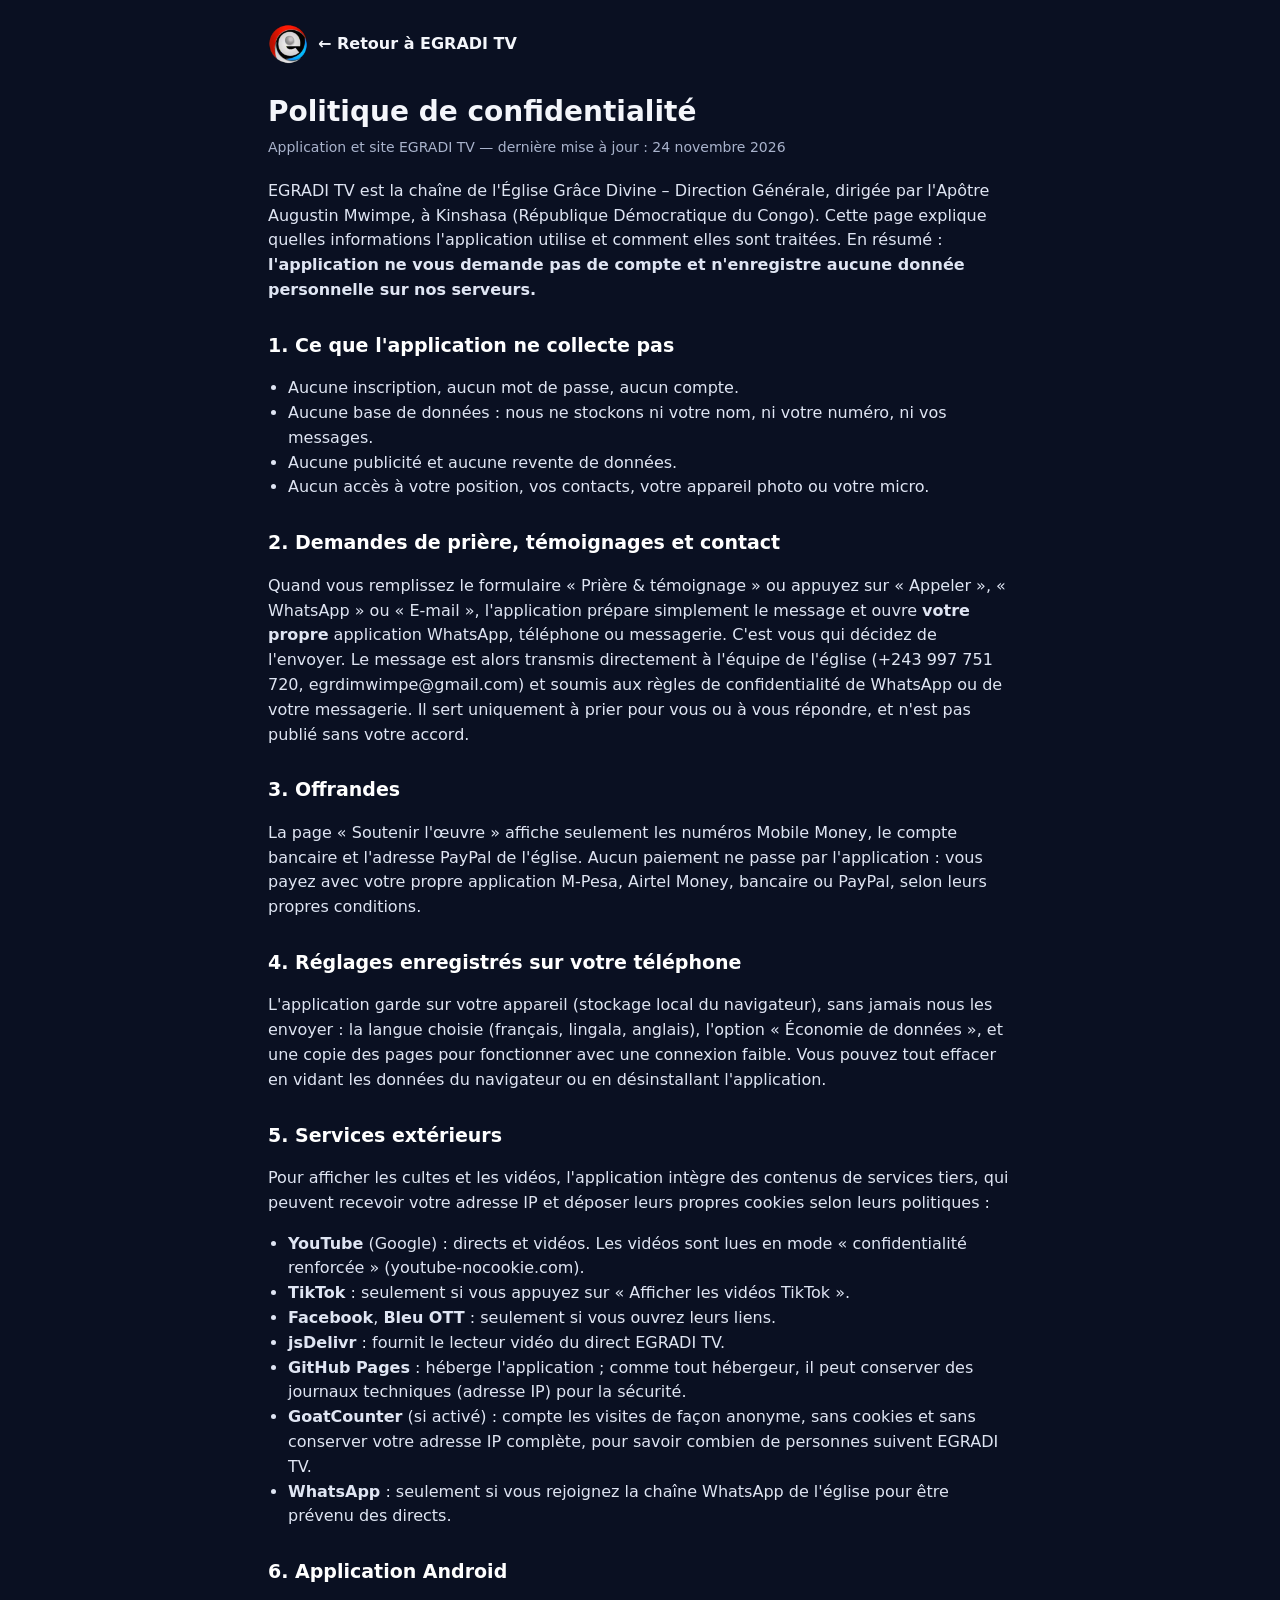
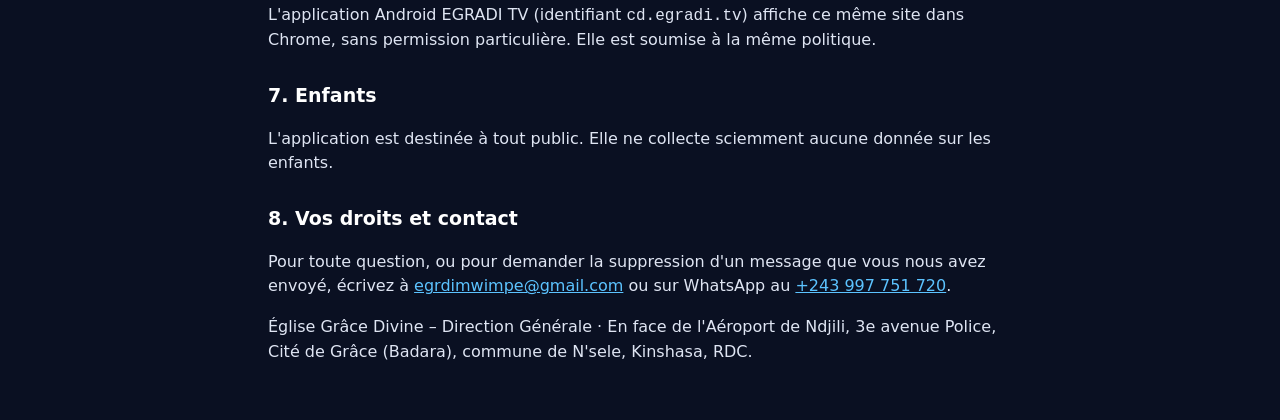
==== confidentialite.html @ d67ac7c5 "100 vidéos, verset du jour, politique de confidentialité, statistiques GoatCounter et alerte WhatsAp" ====
<!doctype html>
<html lang="fr">
<head>
  <meta charset="utf-8">
  <meta name="viewport" content="width=device-width, initial-scale=1">
  <title>Politique de confidentialité — EGRADI TV</title>
  <meta name="description" content="Politique de confidentialité de l'application EGRADI TV (Église Grâce Divine, Kinshasa).">
  <meta name="theme-color" content="#0a1022">
  <link rel="icon" href="logo-badge.png" type="image/png">
  <link rel="stylesheet" href="styles.css">
  <style>
    body { padding-bottom: 0; }
    .page-legale { max-width: 780px; margin: 0 auto; padding: 24px 18px 40px; }
    .page-legale h1 { font-size: 28px; margin: 18px 0 4px; }
    .page-legale h2 { font-size: 19px; margin: 28px 0 8px; color: #fff; }
    .page-legale p, .page-legale li { color: #dfe5f3; }
    .page-legale ul { padding-left: 20px; }
    .page-legale .maj { color: var(--texte-2); font-size: 14px; margin: 0 0 20px; }
    .retour { display: inline-flex; align-items: center; gap: 10px; color: var(--texte); text-decoration: none; font-weight: 700; }
  </style>
</head>
<body>
  <main class="page-legale">
    <a class="retour" href="./"><img src="logo-badge.png" alt="" width="40" height="40"> ← Retour à EGRADI TV</a>

    <h1>Politique de confidentialité</h1>
    <p class="maj">Application et site EGRADI TV — dernière mise à jour : 24 novembre 2026</p>

    <p>EGRADI TV est la chaîne de l'Église Grâce Divine – Direction Générale, dirigée par l'Apôtre Augustin Mwimpe,
      à Kinshasa (République Démocratique du Congo). Cette page explique quelles informations l'application utilise
      et comment elles sont traitées. En résumé : <strong>l'application ne vous demande pas de compte et n'enregistre
      aucune donnée personnelle sur nos serveurs.</strong></p>

    <h2>1. Ce que l'application ne collecte pas</h2>
    <ul>
      <li>Aucune inscription, aucun mot de passe, aucun compte.</li>
      <li>Aucune base de données : nous ne stockons ni votre nom, ni votre numéro, ni vos messages.</li>
      <li>Aucune publicité et aucune revente de données.</li>
      <li>Aucun accès à votre position, vos contacts, votre appareil photo ou votre micro.</li>
    </ul>

    <h2>2. Demandes de prière, témoignages et contact</h2>
    <p>Quand vous remplissez le formulaire « Prière &amp; témoignage » ou appuyez sur « Appeler », « WhatsApp » ou « E-mail »,
      l'application prépare simplement le message et ouvre <strong>votre propre</strong> application WhatsApp, téléphone ou messagerie.
      C'est vous qui décidez de l'envoyer. Le message est alors transmis directement à l'équipe de l'église
      (+243 997 751 720, egrdimwimpe@gmail.com) et soumis aux règles de confidentialité de WhatsApp ou de votre messagerie.
      Il sert uniquement à prier pour vous ou à vous répondre, et n'est pas publié sans votre accord.</p>

    <h2>3. Offrandes</h2>
    <p>La page « Soutenir l'œuvre » affiche seulement les numéros Mobile Money, le compte bancaire et l'adresse PayPal de l'église.
      Aucun paiement ne passe par l'application : vous payez avec votre propre application M-Pesa, Airtel Money, bancaire ou PayPal,
      selon leurs propres conditions.</p>

    <h2>4. Réglages enregistrés sur votre téléphone</h2>
    <p>L'application garde sur votre appareil (stockage local du navigateur), sans jamais nous les envoyer :
      la langue choisie (français, lingala, anglais), l'option « Économie de données », et une copie des pages
      pour fonctionner avec une connexion faible. Vous pouvez tout effacer en vidant les données du navigateur
      ou en désinstallant l'application.</p>

    <h2>5. Services extérieurs</h2>
    <p>Pour afficher les cultes et les vidéos, l'application intègre des contenus de services tiers, qui peuvent recevoir
      votre adresse IP et déposer leurs propres cookies selon leurs politiques :</p>
    <ul>
      <li><strong>YouTube</strong> (Google) : directs et vidéos. Les vidéos sont lues en mode « confidentialité renforcée » (youtube-nocookie.com).</li>
      <li><strong>TikTok</strong> : seulement si vous appuyez sur « Afficher les vidéos TikTok ».</li>
      <li><strong>Facebook</strong>, <strong>Bleu OTT</strong> : seulement si vous ouvrez leurs liens.</li>
      <li><strong>jsDelivr</strong> : fournit le lecteur vidéo du direct EGRADI TV.</li>
      <li><strong>GitHub Pages</strong> : héberge l'application ; comme tout hébergeur, il peut conserver des journaux techniques (adresse IP) pour la sécurité.</li>
      <li><strong>GoatCounter</strong> (si activé) : compte les visites de façon anonyme, sans cookies et sans conserver votre adresse IP complète, pour savoir combien de personnes suivent EGRADI TV.</li>
      <li><strong>WhatsApp</strong> : seulement si vous rejoignez la chaîne WhatsApp de l'église pour être prévenu des directs.</li>
    </ul>

    <h2>6. Application Android</h2>
    <p>L'application Android EGRADI TV (identifiant <code>cd.egradi.tv</code>) affiche ce même site dans Chrome, sans permission
      particulière. Elle est soumise à la même politique.</p>

    <h2>7. Enfants</h2>
    <p>L'application est destinée à tout public. Elle ne collecte sciemment aucune donnée sur les enfants.</p>

    <h2>8. Vos droits et contact</h2>
    <p>Pour toute question, ou pour demander la suppression d'un message que vous nous avez envoyé, écrivez à
      <a href="mailto:egrdimwimpe@gmail.com">egrdimwimpe@gmail.com</a> ou sur WhatsApp au
      <a href="https://wa.me/243997751720">+243 997 751 720</a>.</p>
    <p>Église Grâce Divine – Direction Générale · En face de l'Aéroport de Ndjili, 3e avenue Police, Cité de Grâce (Badara),
      commune de N'sele, Kinshasa, RDC.</p>
  </main>
</body>
</html>
---- styles.css ----
/* EGRADI TV — couleurs tirées du logo de la chaîne (anneau rouge / bleu) */
:root {
  --fond: #0a1022;
  --fond-2: #111a33;
  --carte: #16213f;
  --carte-2: #1c2a50;
  --ligne: rgba(255, 255, 255, .08);
  --texte: #f4f6fb;
  --texte-2: #a9b3cc;
  --rouge: #e30613;
  --rouge-2: #ff3b30;
  --bleu: #1e9be0;
  --bleu-2: #5cc3ff;
  --degrade: linear-gradient(120deg, var(--rouge) 0%, #b0127a 45%, var(--bleu) 100%);
  --rayon: 16px;
  --ombre: 0 10px 30px rgba(0, 0, 0, .35);
  --nav-h: 64px;
}
* { box-sizing: border-box; }
html { scroll-behavior: smooth; -webkit-tap-highlight-color: transparent; }
body {
  margin: 0; background: var(--fond); color: var(--texte);
  font: 16px/1.55 "Segoe UI", Roboto, "Helvetica Neue", system-ui, sans-serif;
  padding-bottom: calc(var(--nav-h) + env(safe-area-inset-bottom));
  -webkit-font-smoothing: antialiased;
}
a { color: var(--bleu-2); }
img { max-width: 100%; }
button { font: inherit; }
:focus-visible { outline: 2px solid var(--bleu-2); outline-offset: 2px; }
[hidden] { display: none !important; }

/* ---------- Écran de démarrage ---------- */
.demarrage {
  position: fixed; inset: 0; z-index: 100; display: grid; place-content: center; justify-items: center; gap: 10px;
  background: radial-gradient(circle at 50% 40%, #1a2850, var(--fond) 70%);
  transition: opacity .45s, visibility .45s;
}
.demarrage img { filter: drop-shadow(0 0 40px rgba(227,6,19,.35)); animation: respire 1.6s ease-in-out infinite; }
.demarrage p { margin: 6px 0 0; font-size: 26px; letter-spacing: 4px; }
.demarrage strong { color: var(--rouge-2); }
.chargement { width: 120px; height: 3px; border-radius: 3px; background: var(--degrade); background-size: 200% 100%; animation: glisse 1s linear infinite; }
.demarrage.fini { opacity: 0; visibility: hidden; }
@keyframes respire { 50% { transform: scale(1.05); } }
@keyframes glisse { to { background-position: -200% 0; } }

/* ---------- En-tête ---------- */
.entete {
  position: sticky; top: 0; z-index: 20;
  display: flex; align-items: center; gap: 12px; justify-content: space-between;
  padding: 8px 16px; padding-top: calc(8px + env(safe-area-inset-top));
  /* pas de backdrop-filter ici : il casserait la barre de navigation fixe (enfant de l'en-tête) sur mobile */
  background: rgba(10, 16, 34, .97);
}
.entete::after { content: ""; position: absolute; left: 0; right: 0; bottom: 0; height: 2px; background: var(--degrade); }
.marque { display: flex; align-items: center; gap: 10px; color: var(--texte); text-decoration: none; }
.marque .logo { border-radius: 50%; }
.marque-texte { display: flex; flex-direction: column; font-size: 19px; line-height: 1.1; letter-spacing: 1px; }
.marque-texte strong { color: #fff; }
.marque-texte small { font-size: 10.5px; letter-spacing: .5px; color: var(--texte-2); text-transform: uppercase; }
.entete-actions { display: flex; align-items: center; gap: 6px; }
.icone-bouton {
  display: grid; place-items: center; width: 38px; height: 38px; border-radius: 50%;
  border: 1px solid var(--ligne); background: var(--carte); color: var(--texte); cursor: pointer;
}
.icone-bouton svg { width: 18px; height: 18px; fill: currentColor; }
.icone-bouton:hover { background: var(--carte-2); }
.pastille-direct {
  display: inline-flex; align-items: center; gap: 6px; padding: 7px 13px; border-radius: 999px;
  background: var(--rouge); color: #fff; font-weight: 700; font-size: 12.5px; letter-spacing: .5px; text-decoration: none;
  box-shadow: 0 0 0 0 rgba(227, 6, 19, .6); animation: onde 2s infinite;
}
@keyframes onde { 70% { box-shadow: 0 0 0 10px rgba(227, 6, 19, 0); } 100% { box-shadow: 0 0 0 0 rgba(227, 6, 19, 0); } }
.point { display: inline-block; width: 8px; height: 8px; border-radius: 50%; background: currentColor; animation: clignote 1.2s infinite; }
.point.rouge { background: var(--rouge-2); width: 10px; height: 10px; vertical-align: middle; }
@keyframes clignote { 50% { opacity: .25; } }

/* ---------- Bandeau INFOS ---------- */
.bandeau { display: flex; align-items: stretch; height: 34px; background: #fff; color: #0a1022; overflow: hidden; font-size: 14px; font-weight: 600; }
.bandeau-titre {
  flex: none; display: grid; place-items: center; padding: 0 14px 0 16px;
  background: var(--rouge); color: #fff; font-weight: 800; letter-spacing: 1.5px;
  clip-path: polygon(0 0, 100% 0, calc(100% - 10px) 100%, 0 100%);
}
.bandeau-defile { flex: 1; overflow: hidden; display: flex; align-items: center; mask-image: linear-gradient(90deg, transparent, #000 3%, #000 97%, transparent); }
.bandeau-texte { display: flex; white-space: nowrap; animation: defile var(--duree, 60s) linear infinite; }
.bandeau-texte span { padding: 0 28px; }
.bandeau-texte span::before { content: "●"; color: var(--bleu); margin-right: 12px; font-size: 10px; vertical-align: middle; }
.bandeau:hover .bandeau-texte { animation-play-state: paused; }
@keyframes defile { to { transform: translateX(-50%); } }

/* ---------- Mise en page ---------- */
main { max-width: 1180px; margin: 0 auto; padding: 0 16px 24px; }
.vue { display: none; padding-top: 18px; animation: apparait .3s ease; }
.vue.active { display: block; }
@keyframes apparait { from { opacity: 0; transform: translateY(6px); } }

.titre-page { margin: 4px 0 16px; font-size: 26px; font-weight: 800; letter-spacing: .3px; }
.titre-section { margin: 28px 0 12px; font-size: 18px; font-weight: 700; }
.titre-ligne { display: flex; align-items: baseline; justify-content: space-between; gap: 12px; }
.voir-tout { font-size: 14px; font-weight: 600; text-decoration: none; color: var(--bleu-2); }
.sur-titre { margin: 0; font-size: 12px; text-transform: uppercase; letter-spacing: 1.5px; color: var(--bleu-2); font-weight: 700; }
.note { color: var(--texte-2); font-size: 14px; text-align: center; }

/* ---------- Boutons ---------- */
.actions { display: flex; flex-wrap: wrap; gap: 10px; justify-content: center; margin: 14px 0; }
.bouton {
  display: inline-flex; align-items: center; justify-content: center; gap: 8px; padding: 11px 20px; border-radius: 999px;
  border: 1px solid rgba(255,255,255,.22); background: rgba(255,255,255,.06); color: var(--texte);
  font-weight: 600; text-decoration: none; cursor: pointer; transition: transform .15s, filter .15s, background .15s;
}
.bouton:hover { background: rgba(255,255,255,.12); }
.bouton:active { transform: scale(.97); }
.bouton.principal { background: var(--rouge); border-color: var(--rouge); color: #fff; box-shadow: 0 6px 18px rgba(227, 6, 19, .35); }
.bouton.principal:hover { filter: brightness(1.1); }
.bouton.whatsapp { background: #25d366; border-color: #25d366; color: #fff; }
.bouton.centre { position: absolute; inset: 0; margin: auto; width: max-content; height: max-content; }

/* ---------- Accueil ---------- */
.hero {
  position: relative; border-radius: var(--rayon); overflow: hidden; min-height: 360px;
  display: grid; place-items: center; text-align: center; box-shadow: var(--ombre);
}
.hero-fond { position: absolute; inset: 0; width: 100%; height: 100%; object-fit: cover; filter: brightness(.3) saturate(1.2); transform: scale(1.05); }
.hero::before { content: ""; position: absolute; inset: 0; background: radial-gradient(circle at 20% 0%, rgba(227,6,19,.35), transparent 50%), radial-gradient(circle at 90% 100%, rgba(30,155,224,.35), transparent 50%); }
.hero::after { content: ""; position: absolute; inset: 0; background: linear-gradient(180deg, transparent 40%, rgba(10,16,34,.9)); }
.hero-contenu { position: relative; z-index: 1; padding: 34px 18px 26px; }
.hero-logo { filter: drop-shadow(0 10px 30px rgba(0,0,0,.6)); }
.hero h1 { margin: 12px 0 0; font-size: clamp(36px, 8vw, 60px); line-height: 1; letter-spacing: 4px; font-weight: 900; }
.hero h1 span { background: linear-gradient(90deg, #fff, #ffd6d6); -webkit-background-clip: text; background-clip: text; color: transparent; }
.slogan { margin: 10px 0 18px; color: #dfe5f3; font-size: 16px; }

.prochain {
  position: relative; margin-top: 18px; padding: 18px 20px; border-radius: var(--rayon); overflow: hidden;
  background: var(--carte); border: 1px solid var(--ligne);
  display: flex; align-items: center; justify-content: space-between; gap: 16px; flex-wrap: wrap;
}
.prochain::before { content: ""; position: absolute; left: 0; top: 0; bottom: 0; width: 4px; background: var(--degrade); }
.prochain h3 { margin: 2px 0; font-size: 20px; }
.prochain .quand { color: var(--texte-2); font-size: 14px; }
.prochain .compte { font-variant-numeric: tabular-nums; font-weight: 800; color: var(--bleu-2); }
.prochain .badge-live { display: inline-flex; align-items: center; gap: 6px; padding: 3px 10px; border-radius: 999px; background: var(--rouge); color: #fff; font-size: 12px; font-weight: 800; }

.apotre {
  display: flex; gap: 18px; align-items: center; margin-top: 30px; padding: 20px; border-radius: var(--rayon);
  background: linear-gradient(135deg, var(--carte), var(--fond-2)); border: 1px solid var(--ligne);
}
.apotre img { flex: none; border-radius: 50%; border: 3px solid transparent; background: var(--degrade) border-box; object-fit: cover; }
.apotre h2 { margin: 2px 0 6px; font-size: 19px; }
.apotre p:not(.sur-titre) { margin: 0 0 8px; color: var(--texte-2); font-size: 14.5px; }

/* ---------- Grille de vidéos ---------- */
.grille { display: grid; grid-template-columns: repeat(auto-fill, minmax(260px, 1fr)); gap: 16px; }
.video {
  background: var(--carte); border-radius: var(--rayon); overflow: hidden; cursor: pointer; text-align: left;
  border: 1px solid var(--ligne); padding: 0; color: inherit; transition: transform .2s, box-shadow .2s, border-color .2s;
}
.video:hover, .video:focus-visible { transform: translateY(-3px); box-shadow: var(--ombre); border-color: rgba(30,155,224,.5); outline: none; }
.miniature { position: relative; aspect-ratio: 16 / 9; background: linear-gradient(110deg, #16213f 30%, #1f2d55 50%, #16213f 70%) 0 0 / 200% 100%; animation: glisse 1.4s linear infinite; }
.miniature img { width: 100%; height: 100%; object-fit: cover; display: block; }
.miniature::after {
  content: ""; position: absolute; inset: 0; margin: auto; width: 52px; height: 52px; border-radius: 50%;
  background: rgba(227, 6, 19, .9) url("data:image/svg+xml,%3Csvg xmlns='http://www.w3.org/2000/svg' viewBox='0 0 24 24'%3E%3Cpath fill='white' d='M9 7v10l8-5z'/%3E%3C/svg%3E") center / 26px no-repeat;
  opacity: 0; transform: scale(.8); transition: .2s;
}
.video:hover .miniature::after, .video:focus-visible .miniature::after { opacity: 1; transform: none; }
.etiquette { position: absolute; top: 10px; left: 10px; z-index: 1; padding: 3px 8px; border-radius: 6px; font-size: 11px; font-weight: 800; letter-spacing: .5px; background: rgba(0,0,0,.7); color: #fff; }
.etiquette.direct { background: var(--rouge); }
.etiquette.nouveau { left: auto; right: 10px; background: var(--bleu); }
.video-infos { padding: 12px 14px 14px; }
.video-titre { margin: 0; font-size: 14.5px; font-weight: 600; line-height: 1.4; display: -webkit-box; -webkit-line-clamp: 2; -webkit-box-orient: vertical; overflow: hidden; }
.video-date { margin: 6px 0 0; font-size: 12.5px; color: var(--texte-2); text-transform: capitalize; }

.recherche { width: 100%; padding: 13px 18px; border-radius: 999px; border: 1px solid var(--ligne); background: var(--carte); color: var(--texte); font: inherit; }
.recherche::placeholder { color: var(--texte-2); }
.filtres { display: flex; gap: 8px; overflow-x: auto; padding: 14px 0; scrollbar-width: none; }
.filtres::-webkit-scrollbar { display: none; }
.filtres button { flex: none; padding: 7px 15px; border-radius: 999px; border: 1px solid var(--ligne); background: var(--carte); color: var(--texte-2); font-size: 14px; cursor: pointer; }
.filtres button[aria-selected="true"] { background: #fff; border-color: #fff; color: var(--fond); font-weight: 700; }
.vide { grid-column: 1 / -1; color: var(--texte-2); text-align: center; padding: 30px 0; }
.archives { margin-top: 30px; }
.archives .titre-section { margin-top: 0; }

/* ---------- Lecteurs ---------- */
.lecteur { position: relative; aspect-ratio: 16 / 9; background: #000; border-radius: var(--rayon); overflow: hidden; box-shadow: var(--ombre); }
.lecteur iframe, .lecteur video { position: absolute; inset: 0; width: 100%; height: 100%; border: 0; background: #000; }
.message-direct { position: absolute; inset: 0; display: grid; place-items: center; padding: 20px; text-align: center; color: var(--texte-2); }
#sources-direct:empty { display: none; }

/* ---------- Programme ---------- */
.programmes { list-style: none; padding: 0; margin: 0; display: grid; gap: 10px; }
.programmes li {
  display: grid; grid-template-columns: 92px 1fr auto; gap: 14px; align-items: center;
  background: var(--carte); border: 1px solid var(--ligne); border-radius: var(--rayon); padding: 16px 18px;
}
.programmes li.aujourdhui { border-color: var(--rouge); background: linear-gradient(90deg, rgba(227,6,19,.14), var(--carte) 60%); }
.programmes .jour { font-weight: 800; text-transform: uppercase; letter-spacing: 1px; font-size: 13px; color: var(--bleu-2); }
.programmes li.aujourdhui .jour { color: var(--rouge-2); }
.programmes .titre { font-weight: 700; }
.programmes .heure { display: block; font-size: 13px; color: var(--texte-2); }
.programmes .revoir { font-size: 13px; font-weight: 600; white-space: nowrap; text-decoration: none; }

/* ---------- Église ---------- */
.bloc { background: var(--carte); border: 1px solid var(--ligne); border-radius: var(--rayon); padding: 18px; }
.bloc p:first-child { margin-top: 0; }
address { font-style: normal; line-height: 1.8; }
.contact { text-align: center; }
.numero { margin: 0 0 4px; font-size: 24px; font-weight: 800; letter-spacing: 1px; }
.reseaux { display: grid; gap: 10px; grid-template-columns: repeat(auto-fill, minmax(240px, 1fr)); }
.reseaux a, .carte-ailleurs { display: block; padding: 15px 18px; background: var(--carte); border: 1px solid var(--ligne); border-radius: var(--rayon); color: var(--texte); text-decoration: none; font-weight: 600; }
.reseaux a { transition: border-color .2s; }
.reseaux a:hover { border-color: var(--bleu); }
.reseaux a::after { content: " ↗"; color: var(--bleu-2); }
.reseaux .heure, .carte-ailleurs .heure { font-size: 13px; color: var(--texte-2); font-weight: 400; }

/* ---------- Pied de page ---------- */
.pied { max-width: 1180px; margin: 20px auto 0; padding: 26px 16px 30px; text-align: center; color: var(--texte-2); font-size: 13.5px; border-top: 1px solid var(--ligne); }
.pied img { height: auto; }
.pied p { margin: 8px 0; }
.copyright { font-size: 12px; opacity: .7; }

/* ---------- Navigation (bas sur mobile, en-tête sur grand écran) ---------- */
.barre-nav {
  position: fixed; bottom: 0; left: 0; right: 0; z-index: 20; height: calc(var(--nav-h) + env(safe-area-inset-bottom));
  display: flex; justify-content: space-around; align-items: flex-start;
  padding: 6px 4px env(safe-area-inset-bottom);
  background: rgba(10, 16, 34, .97); border-top: 1px solid var(--ligne); backdrop-filter: blur(12px);
}
.barre-nav a {
  position: relative; display: flex; flex-direction: column; align-items: center; gap: 3px; padding: 6px 4px;
  min-width: 62px; font-size: 11px; font-weight: 600; color: var(--texte-2); text-decoration: none;
}
.barre-nav svg { width: 22px; height: 22px; fill: currentColor; }
.barre-nav a.active { color: #fff; }
.barre-nav a.active::before { content: ""; position: absolute; top: -6px; width: 26px; height: 3px; border-radius: 3px; background: var(--degrade); }

/* ---------- Fenêtre vidéo ---------- */
.fenetre-video { width: min(980px, 96vw); padding: 0; border: 1px solid var(--ligne); border-radius: var(--rayon); background: var(--fond-2); color: var(--texte); box-shadow: 0 30px 80px rgba(0,0,0,.6); }
.fenetre-video::backdrop { background: rgba(3, 6, 15, .85); backdrop-filter: blur(4px); }
.fenetre-video .lecteur { border-radius: 0; box-shadow: none; }
.fenetre-entete, .fenetre-pied { display: flex; align-items: center; justify-content: space-between; gap: 12px; padding: 12px 16px; }
.fenetre-entete h3 { margin: 0; font-size: 15px; }
.fenetre-pied { color: var(--texte-2); font-size: 14px; text-transform: capitalize; }
.fermer { flex: none; width: 36px; height: 36px; border-radius: 50%; border: 0; background: rgba(255,255,255,.1); color: #fff; font-size: 18px; cursor: pointer; }

/* ---------- Message éphémère ---------- */
.toast {
  position: fixed; left: 50%; bottom: calc(var(--nav-h) + 18px + env(safe-area-inset-bottom)); z-index: 50;
  transform: translate(-50%, 20px); opacity: 0; pointer-events: none;
  padding: 10px 18px; border-radius: 999px; background: #fff; color: var(--fond); font-weight: 600; font-size: 14px;
  box-shadow: var(--ombre); transition: .25s;
}
.toast.visible { opacity: 1; transform: translate(-50%, 0); }

/* ---------- Petits écrans ---------- */
@media (max-width: 420px) {
  .marque-texte small { display: none; }
  .programmes li { grid-template-columns: 1fr; gap: 4px; }
  .apotre { flex-direction: column; text-align: center; }
}

/* ---------- Grands écrans ---------- */
@media (min-width: 960px) {
  body { padding-bottom: 0; }
  .barre-nav { position: static; height: auto; background: none; border: 0; backdrop-filter: none; padding: 0; gap: 4px; flex: 1; justify-content: center; }
  .barre-nav a { flex-direction: row; gap: 8px; font-size: 14.5px; padding: 9px 14px; border-radius: 999px; min-width: 0; }
  .barre-nav svg { width: 18px; height: 18px; }
  .barre-nav a:hover { color: #fff; background: rgba(255,255,255,.06); }
  .barre-nav a.active { background: rgba(255,255,255,.1); }
  .barre-nav a.active::before { top: auto; bottom: -2px; left: 50%; transform: translateX(-50%); }
  .hero { min-height: 440px; }
  .toast { bottom: 30px; }
}

@media (prefers-reduced-motion: reduce) {
  *, *::before, *::after { animation: none !important; transition: none !important; }
}

/* ---------- Chiffres clés (page Église) ---------- */
.chiffres { display: grid; grid-template-columns: repeat(auto-fit, minmax(140px, 1fr)); gap: 10px; margin-top: 12px; }
.chiffres:empty { display: none; }
.chiffres div { padding: 14px 8px; text-align: center; border-radius: var(--rayon); background: var(--carte); border: 1px solid var(--ligne); }
.chiffres strong { display: block; font-size: 24px; font-weight: 900; background: var(--degrade); -webkit-background-clip: text; background-clip: text; color: transparent; }
.chiffres span { font-size: 12.5px; color: var(--texte-2); }
.zone-tiktok { display: grid; place-items: center; min-height: 120px; padding: 8px 0; }
.zone-tiktok iframe { border-radius: var(--rayon); min-height: 620px !important; max-height: none !important; }

/* ---------- Sélecteur de langue ---------- */
.langue { height: 38px; padding: 0 8px; border-radius: 999px; border: 1px solid var(--ligne); background: var(--carte); color: var(--texte); font: inherit; font-size: 13px; cursor: pointer; }

/* ---------- Tuiles d'accès rapide (accueil) ---------- */
.tuiles { display: grid; grid-template-columns: repeat(4, 1fr); gap: 10px; margin-top: 14px; }
.tuile {
  display: flex; flex-direction: column; align-items: center; justify-content: center; gap: 6px; padding: 16px 6px; min-height: 96px;
  border-radius: var(--rayon); background: var(--carte); border: 1px solid var(--ligne); color: var(--texte); text-decoration: none;
  font-size: 13px; font-weight: 600; text-align: center; line-height: 1.25; transition: transform .15s, border-color .15s;
}
.tuile:hover { transform: translateY(-2px); border-color: var(--rouge); }
.tuile-icone { font-size: 26px; line-height: 1; }
@media (max-width: 520px) { .tuiles { grid-template-columns: repeat(2, 1fr); } }

/* ---------- Interrupteur économie de données ---------- */
.interrupteur { display: flex; align-items: center; justify-content: center; gap: 10px; margin: 14px 0 0; font-weight: 600; cursor: pointer; user-select: none; }
.interrupteur input { position: absolute; opacity: 0; pointer-events: none; }
.glissiere { position: relative; width: 44px; height: 24px; border-radius: 999px; background: var(--carte-2); border: 1px solid var(--ligne); transition: background .2s; }
.glissiere::after { content: ""; position: absolute; top: 2px; left: 2px; width: 18px; height: 18px; border-radius: 50%; background: #fff; transition: transform .2s; }
.interrupteur input:checked + .glissiere { background: #25a35a; }
.interrupteur input:checked + .glissiere::after { transform: translateX(20px); }
.interrupteur input:focus-visible + .glissiere { outline: 2px solid var(--bleu-2); outline-offset: 2px; }

/* ---------- Formulaire prière ---------- */
.intro { color: var(--texte-2); margin: -6px 0 16px; }
.formulaire { display: grid; gap: 14px; max-width: 640px; }
.formulaire label { display: grid; gap: 6px; font-size: 14px; font-weight: 600; }
.formulaire input, .formulaire select, .formulaire textarea {
  width: 100%; padding: 12px 14px; border-radius: 12px; border: 1px solid var(--ligne); background: var(--fond-2); color: var(--texte); font: inherit; font-weight: 400;
}
.formulaire textarea { resize: vertical; }
.formulaire input:focus, .formulaire select:focus, .formulaire textarea:focus { outline: none; border-color: var(--bleu); }

/* ---------- Soutien Mobile Money ---------- */
.verset { margin: 0 0 18px; padding: 14px 18px; border-left: 4px solid var(--rouge); background: var(--carte); border-radius: 0 var(--rayon) var(--rayon) 0; font-style: italic; color: #dfe5f3; }
.mobile-money { display: grid; gap: 12px; grid-template-columns: repeat(auto-fill, minmax(220px, 1fr)); }
.mobile-money:empty { display: none; }
.carte-mm { padding: 18px; border-radius: var(--rayon); background: var(--carte); border: 1px solid var(--ligne); text-align: center; }
.mm-numero { margin: 6px 0 2px; font-size: 22px; font-weight: 800; letter-spacing: 1px; }
.mm-titulaire { margin: 0 0 10px; color: var(--texte-2); font-size: 13px; }

/* ---------- Événements ---------- */
.evenements { display: grid; gap: 12px; }
.evenement { display: grid; grid-template-columns: 64px 1fr; gap: 14px; align-items: center; padding: 14px 16px; border-radius: var(--rayon); background: var(--carte); border: 1px solid var(--ligne); }
.evenement img { grid-column: 1 / -1; width: 100%; border-radius: 12px; }
.evenement h3 { margin: 0 0 2px; font-size: 16px; }
.evenement p { margin: 4px 0 0; font-size: 14px; color: var(--texte-2); }
.ev-date { display: grid; place-items: center; padding: 8px 0; border-radius: 12px; background: var(--rouge); color: #fff; line-height: 1.1; }
.ev-date strong { font-size: 24px; }
.ev-date span { font-size: 12px; text-transform: uppercase; }
.evenements .vide { text-align: left; padding: 16px 18px; }
.marque-texte > span { white-space: nowrap; }
.langue { font-weight: 700; }

/* ---------- Bloc « Télécharger l'application » ---------- */
.bloc-appli {
  display: flex; align-items: center; gap: 14px; flex-wrap: wrap; margin-top: 14px; padding: 16px 18px;
  border-radius: var(--rayon); border: 1px solid rgba(227, 6, 19, .45);
  background: linear-gradient(120deg, rgba(227, 6, 19, .18), var(--carte) 55%, rgba(30, 155, 224, .15));
}
.appli-texte { flex: 1; min-width: 180px; display: grid; gap: 2px; }
.appli-texte strong { font-size: 16px; }
.appli-texte span { font-size: 13px; color: var(--texte-2); }

/* ---------- Banque et PayPal (page Soutenir) ---------- */
.carte-banque { padding: 16px 18px; border-radius: var(--rayon); background: var(--carte); border: 1px solid var(--ligne); display: grid; gap: 10px; }
.carte-banque .sur-titre { margin-bottom: 2px; }
.ligne-copie { display: grid; grid-template-columns: 1fr auto; gap: 2px 10px; align-items: center; padding: 10px 12px; border-radius: 12px; background: var(--fond-2); }
.lc-libelle { grid-column: 1; font-size: 12px; color: var(--texte-2); }
.lc-valeur { grid-column: 1; font-weight: 800; font-size: 16px; letter-spacing: .5px; word-break: break-all; font-variant-numeric: tabular-nums; }
.ligne-copie .bouton { grid-column: 2; grid-row: 1 / span 2; }
.bouton.petit { padding: 7px 14px; font-size: 13px; }
.lc-note { margin: 0; font-size: 13px; color: var(--texte-2); }
.copyright a { color: var(--texte-2); }

/* ---------- Verset du jour ---------- */
.verset-jour {
  position: relative; margin: 14px 0 0; padding: 18px 20px; border-radius: var(--rayon); overflow: hidden;
  background: linear-gradient(135deg, #1a2350, var(--carte)); border: 1px solid var(--ligne);
}
.verset-jour::before { content: "“"; position: absolute; right: 14px; top: -18px; font: 900 120px/1 Georgia, serif; color: rgba(255,255,255,.06); }
.verset-jour blockquote { margin: 8px 0 12px; font: italic 17px/1.6 Georgia, "Times New Roman", serif; color: #f1f3fa; }
.verset-pied { display: flex; align-items: center; justify-content: space-between; gap: 10px; }
.verset-pied cite { font-style: normal; font-weight: 700; color: var(--rouge-2); }
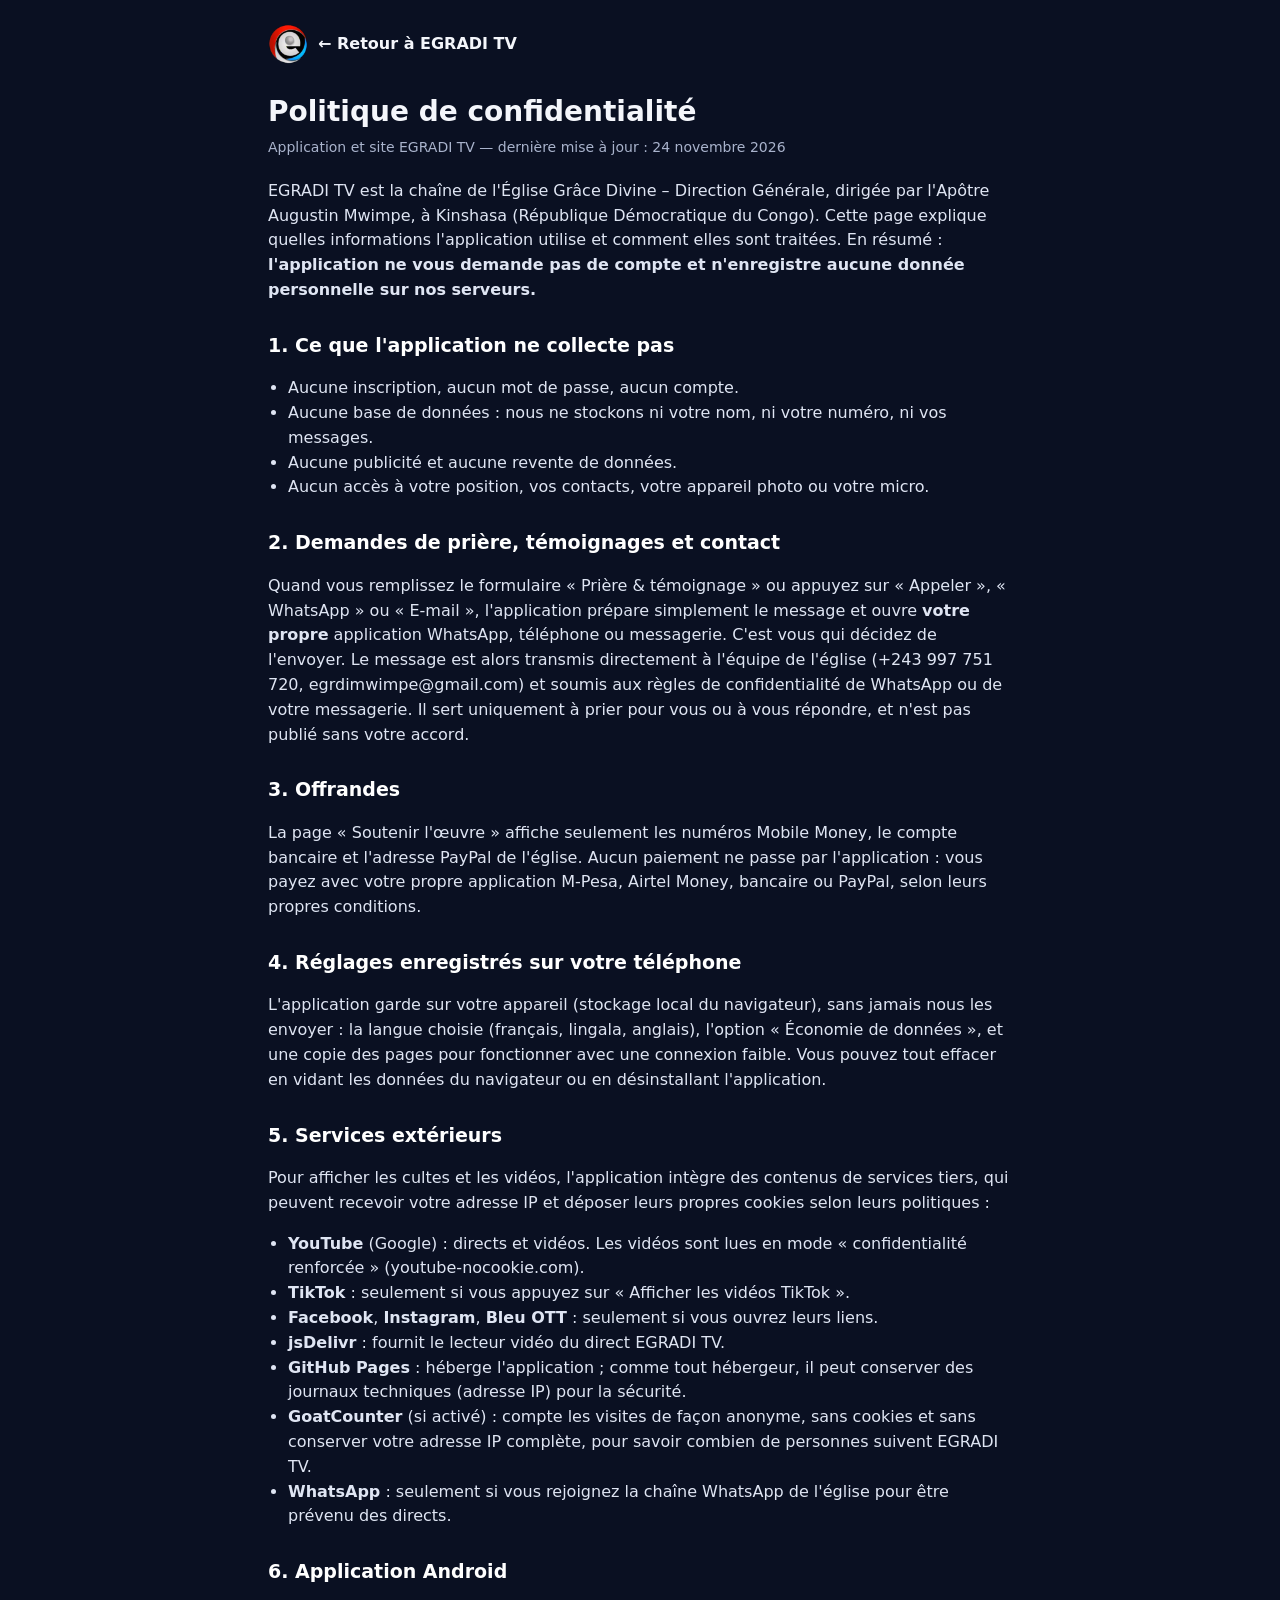
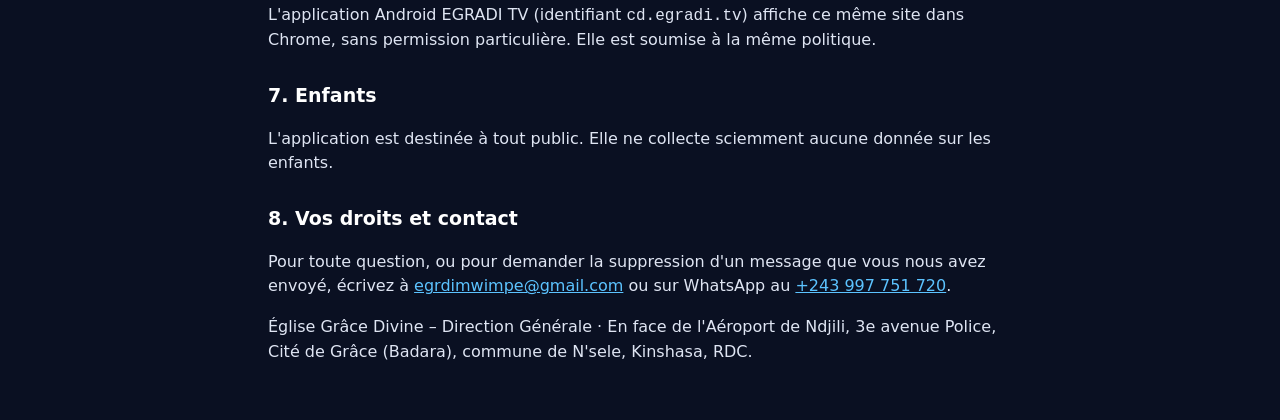
==== commit 9eab3a11: "Ajout du compte Instagram de l'Apôtre (@apotre_augustin_mwimpeofficiel) Co-Authored-By: Claude Opus " ====
--- a/confidentialite.html
+++ b/confidentialite.html
@@ -63,7 +63,7 @@
     <ul>
       <li><strong>YouTube</strong> (Google) : directs et vidéos. Les vidéos sont lues en mode « confidentialité renforcée » (youtube-nocookie.com).</li>
       <li><strong>TikTok</strong> : seulement si vous appuyez sur « Afficher les vidéos TikTok ».</li>
-      <li><strong>Facebook</strong>, <strong>Bleu OTT</strong> : seulement si vous ouvrez leurs liens.</li>
+      <li><strong>Facebook</strong>, <strong>Instagram</strong>, <strong>Bleu OTT</strong> : seulement si vous ouvrez leurs liens.</li>
       <li><strong>jsDelivr</strong> : fournit le lecteur vidéo du direct EGRADI TV.</li>
       <li><strong>GitHub Pages</strong> : héberge l'application ; comme tout hébergeur, il peut conserver des journaux techniques (adresse IP) pour la sécurité.</li>
       <li><strong>GoatCounter</strong> (si activé) : compte les visites de façon anonyme, sans cookies et sans conserver votre adresse IP complète, pour savoir combien de personnes suivent EGRADI TV.</li>
--- a/styles.css
+++ b/styles.css
@@ -369,3 +369,43 @@
 .verset-jour blockquote { margin: 8px 0 12px; font: italic 17px/1.6 Georgia, "Times New Roman", serif; color: #f1f3fa; }
 .verset-pied { display: flex; align-items: center; justify-content: space-between; gap: 10px; }
 .verset-pied cite { font-style: normal; font-weight: 700; color: var(--rouge-2); }
+
+/* ---------- Nos pasteurs ---------- */
+.pasteurs { display: grid; gap: 12px; grid-template-columns: repeat(auto-fill, minmax(300px, 1fr)); }
+.pasteur { display: flex; gap: 16px; align-items: flex-start; padding: 18px; border-radius: var(--rayon); background: var(--carte); border: 1px solid var(--ligne); }
+.pasteur img, .pasteur-initiales { flex: none; width: 88px; height: 88px; border-radius: 50%; object-fit: cover; border: 3px solid var(--rouge); }
+.pasteur-initiales { display: grid; place-items: center; background: var(--degrade); font-size: 28px; font-weight: 900; color: #fff; }
+.pasteur h3 { margin: 0 0 2px; font-size: 18px; }
+.pasteur .sur-titre { letter-spacing: .5px; text-transform: none; font-size: 13px; }
+.pasteur-texte { margin: 8px 0 10px; color: var(--texte-2); font-size: 14px; }
+
+/* ---------- Galerie ---------- */
+.galerie { display: grid; gap: 8px; grid-template-columns: repeat(auto-fill, minmax(150px, 1fr)); }
+.galerie-item { padding: 0; border: 0; border-radius: 12px; overflow: hidden; aspect-ratio: 4 / 3; cursor: zoom-in; background: var(--carte); }
+.galerie-item img { width: 100%; height: 100%; object-fit: cover; display: block; transition: transform .3s; }
+.galerie-item:hover img { transform: scale(1.06); }
+.visionneuse { width: min(1000px, 96vw); padding: 12px; border: 1px solid var(--ligne); border-radius: var(--rayon); background: var(--fond-2); color: var(--texte); text-align: center; }
+.visionneuse::backdrop { background: rgba(3, 6, 15, .92); }
+.visionneuse img { width: 100%; max-height: 72vh; object-fit: contain; border-radius: 10px; display: block; }
+.visionneuse p { margin: 10px 0; font-size: 14px; }
+.visionneuse .fermer { position: absolute; top: 18px; right: 18px; z-index: 1; }
+
+/* ---------- En-tête sur petits téléphones : tout doit tenir sur une ligne ---------- */
+.marque { min-width: 0; }
+.marque-texte { min-width: 0; overflow: hidden; }
+html, body { overflow-x: clip; } /* sécurité : jamais de défilement horizontal */
+@media (max-width: 460px) {
+  .entete { gap: 8px; padding-left: 10px; padding-right: 10px; }
+  .entete-actions { gap: 4px; }
+  .icone-bouton, .langue { height: 34px; }
+  .icone-bouton { width: 34px; }
+  .icone-bouton svg { width: 16px; height: 16px; }
+  .langue { padding: 0 4px; font-size: 12px; }
+  .pastille-direct { padding: 7px 10px; font-size: 12px; }
+  .marque { gap: 8px; }
+  .marque .logo { width: 34px; height: 34px; }
+  .marque-texte { font-size: 17px; }
+}
+@media (max-width: 380px) {
+  .marque-texte { display: none; } /* le logo suffit sur les très petits écrans */
+}
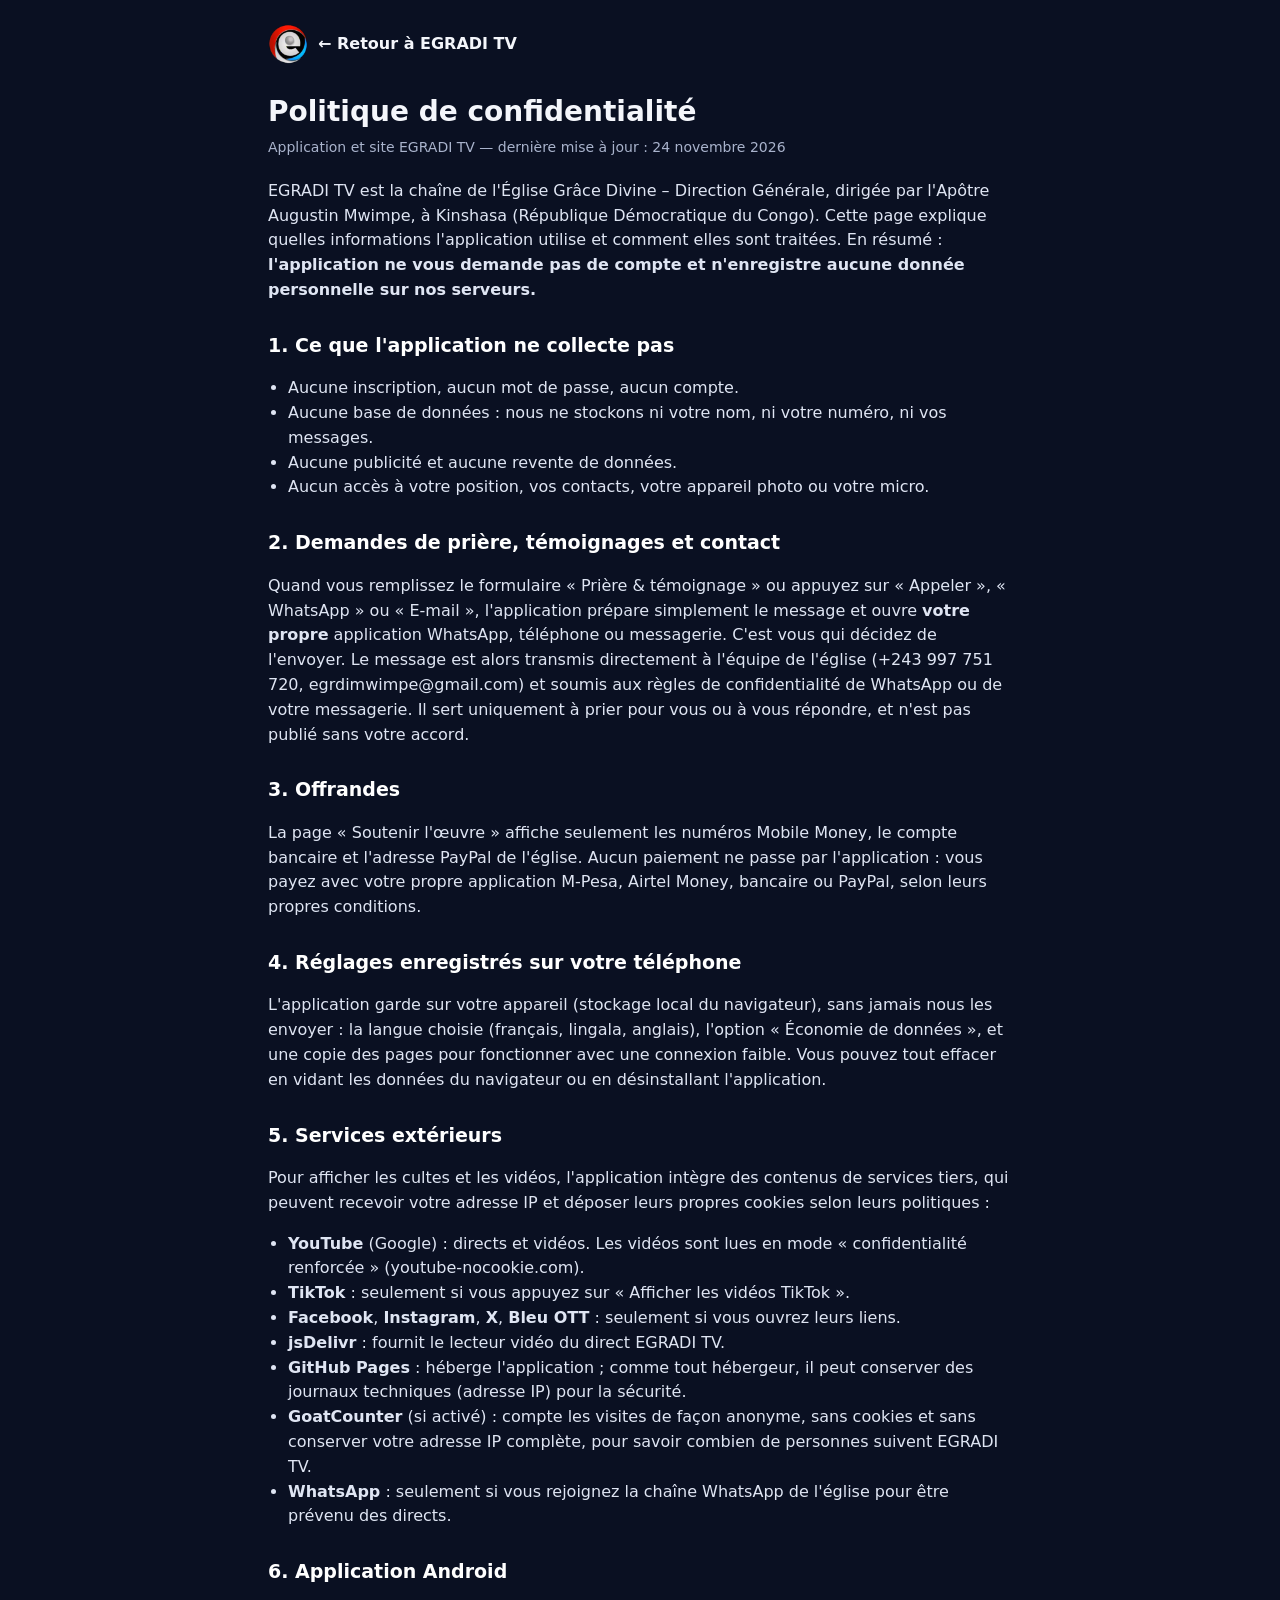
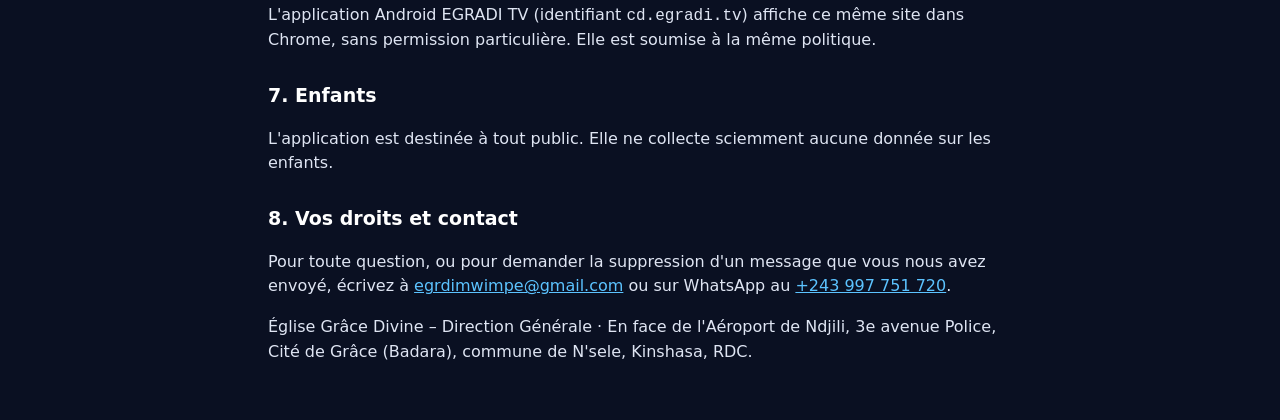
==== commit 935bb8d3: "Ajout du compte X de l'Apôtre (@ApotreMwimpe) Co-Authored-By: Claude Opus 5.5 <noreply@anthropic.com" ====
--- a/confidentialite.html
+++ b/confidentialite.html
@@ -63,7 +63,7 @@
     <ul>
       <li><strong>YouTube</strong> (Google) : directs et vidéos. Les vidéos sont lues en mode « confidentialité renforcée » (youtube-nocookie.com).</li>
       <li><strong>TikTok</strong> : seulement si vous appuyez sur « Afficher les vidéos TikTok ».</li>
-      <li><strong>Facebook</strong>, <strong>Instagram</strong>, <strong>Bleu OTT</strong> : seulement si vous ouvrez leurs liens.</li>
+      <li><strong>Facebook</strong>, <strong>Instagram</strong>, <strong>X</strong>, <strong>Bleu OTT</strong> : seulement si vous ouvrez leurs liens.</li>
       <li><strong>jsDelivr</strong> : fournit le lecteur vidéo du direct EGRADI TV.</li>
       <li><strong>GitHub Pages</strong> : héberge l'application ; comme tout hébergeur, il peut conserver des journaux techniques (adresse IP) pour la sécurité.</li>
       <li><strong>GoatCounter</strong> (si activé) : compte les visites de façon anonyme, sans cookies et sans conserver votre adresse IP complète, pour savoir combien de personnes suivent EGRADI TV.</li>
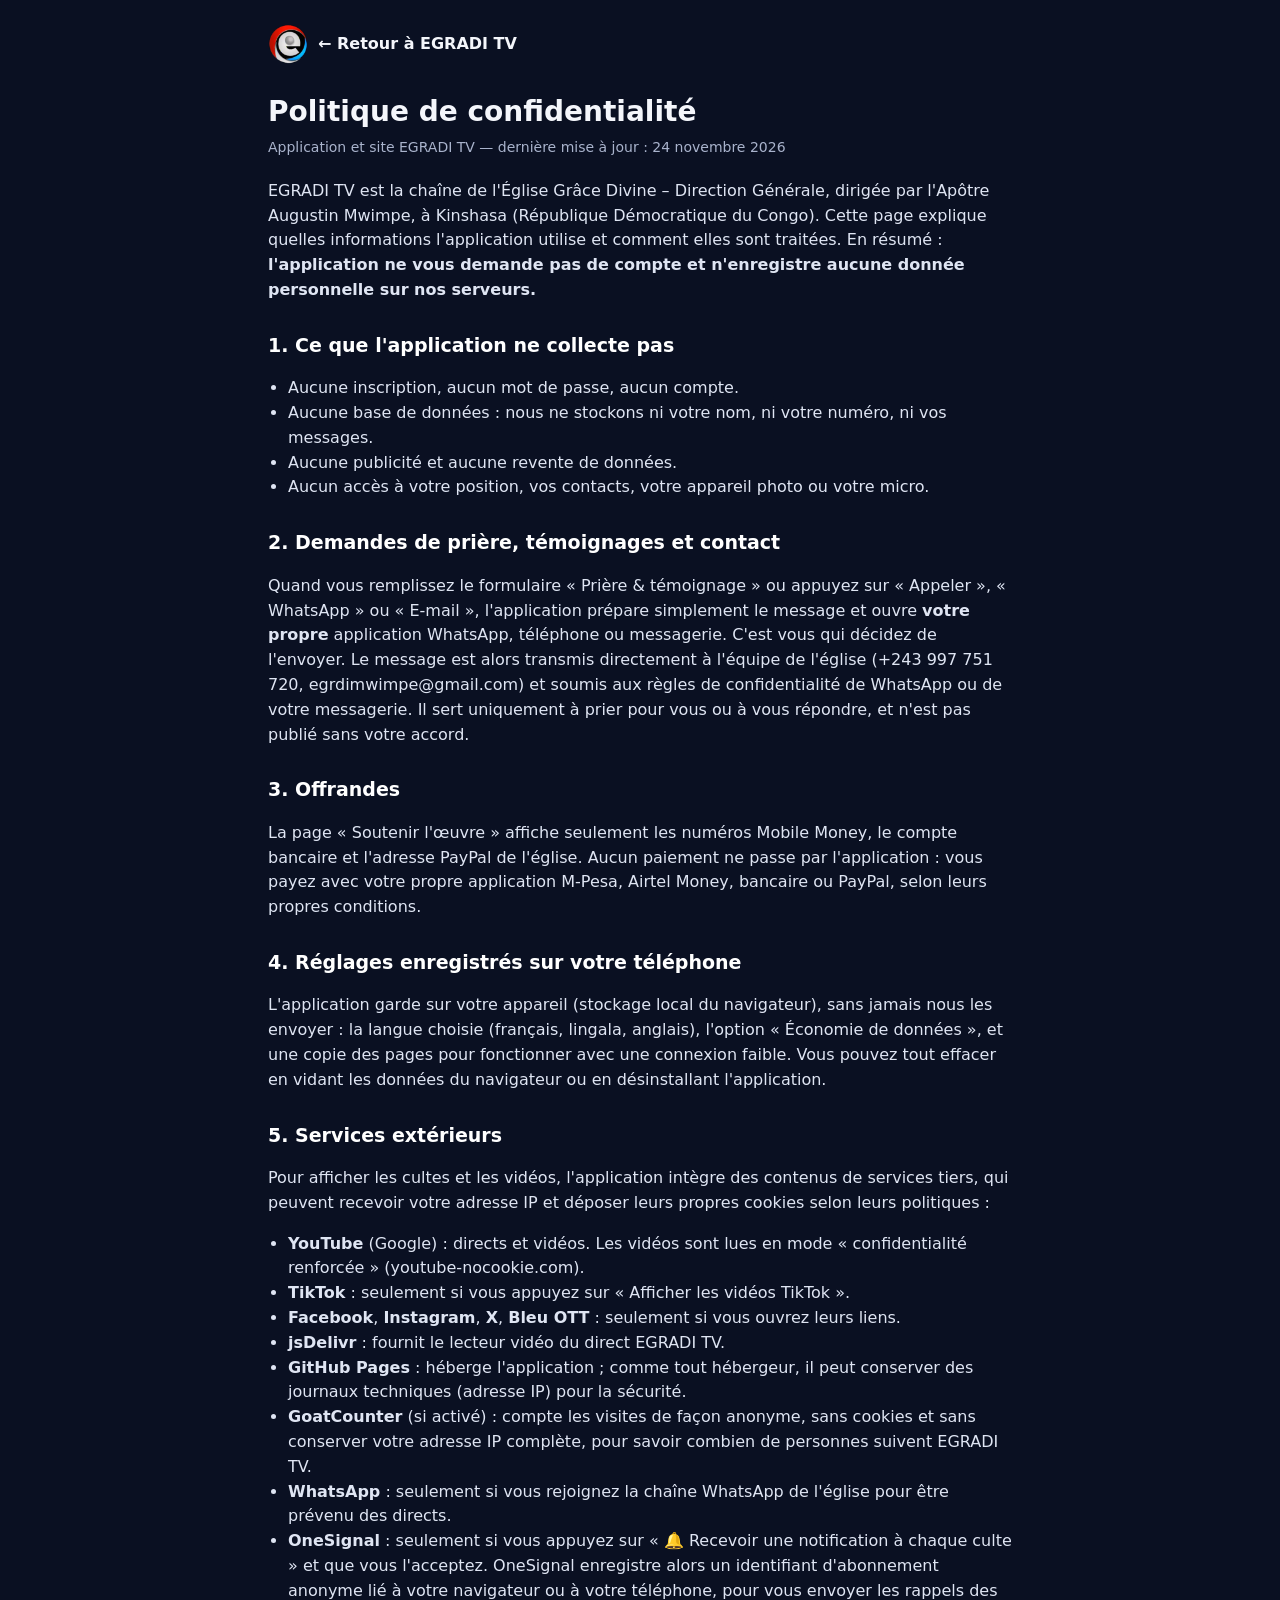
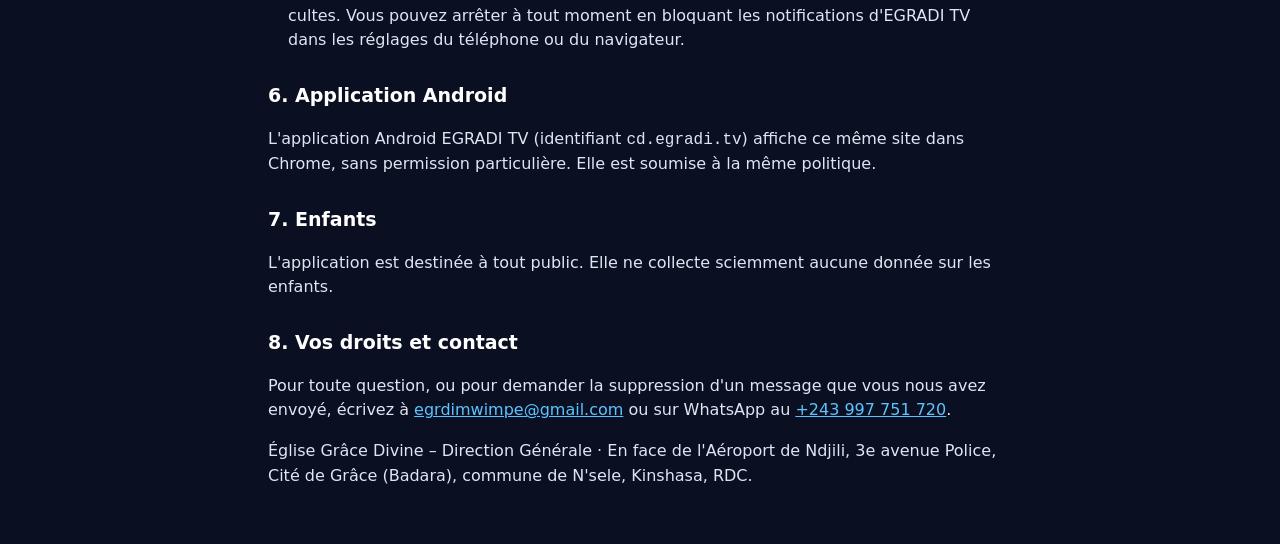
==== commit 031c7113: "Notifications activées (OneSignal) : bouton sur l'accueil, robot des cultes, confidentialité Co-Auth" ====
--- a/confidentialite.html
+++ b/confidentialite.html
@@ -68,6 +68,7 @@
       <li><strong>GitHub Pages</strong> : héberge l'application ; comme tout hébergeur, il peut conserver des journaux techniques (adresse IP) pour la sécurité.</li>
       <li><strong>GoatCounter</strong> (si activé) : compte les visites de façon anonyme, sans cookies et sans conserver votre adresse IP complète, pour savoir combien de personnes suivent EGRADI TV.</li>
       <li><strong>WhatsApp</strong> : seulement si vous rejoignez la chaîne WhatsApp de l'église pour être prévenu des directs.</li>
+      <li><strong>OneSignal</strong> : seulement si vous appuyez sur « 🔔 Recevoir une notification à chaque culte » et que vous l'acceptez. OneSignal enregistre alors un identifiant d'abonnement anonyme lié à votre navigateur ou à votre téléphone, pour vous envoyer les rappels des cultes. Vous pouvez arrêter à tout moment en bloquant les notifications d'EGRADI TV dans les réglages du téléphone ou du navigateur.</li>
     </ul>
 
     <h2>6. Application Android</h2>
--- a/styles.css
+++ b/styles.css
@@ -121,7 +121,19 @@
   position: relative; border-radius: var(--rayon); overflow: hidden; min-height: 360px;
   display: grid; place-items: center; text-align: center; box-shadow: var(--ombre);
 }
-.hero-fond { position: absolute; inset: 0; width: 100%; height: 100%; object-fit: cover; filter: brightness(.3) saturate(1.2); transform: scale(1.05); }
+.hero-fond { position: absolute; inset: 0; width: 100%; height: 100%; object-fit: cover; filter: blur(18px) brightness(.35) saturate(1.2); transform: scale(1.15); }
+/* Photo de présentation : toujours affichée en entier, nette et lumineuse */
+.hero-banniere {
+  position: relative; z-index: 1; display: block; width: 100%; padding: 0; border: 0; margin: 0;
+  background: none; cursor: zoom-in; line-height: 0;
+}
+.hero-banniere img { display: block; width: 100%; height: auto; aspect-ratio: 1559 / 423; object-fit: contain; }
+.hero:has(.hero-banniere) { grid-template-rows: auto 1fr; place-items: stretch; }
+.hero:has(.hero-banniere) .hero-contenu { align-self: center; }
+.visionneuse { padding: 0; border: 0; background: transparent; max-width: 100vw; max-height: 100vh; overflow: visible; }
+.visionneuse::backdrop { background: rgba(0, 0, 0, .9); }
+.visionneuse img { display: block; width: min(96vw, 1600px); height: auto; border-radius: 10px; }
+.visionneuse-fermer { position: fixed; top: 14px; right: 14px; width: 44px; height: 44px; border-radius: 50%; border: 0; background: #fff; color: #000; font-size: 20px; cursor: pointer; }
 .hero::before { content: ""; position: absolute; inset: 0; background: radial-gradient(circle at 20% 0%, rgba(227,6,19,.35), transparent 50%), radial-gradient(circle at 90% 100%, rgba(30,155,224,.35), transparent 50%); }
 .hero::after { content: ""; position: absolute; inset: 0; background: linear-gradient(180deg, transparent 40%, rgba(10,16,34,.9)); }
 .hero-contenu { position: relative; z-index: 1; padding: 34px 18px 26px; }
@@ -129,6 +141,72 @@
 .hero h1 { margin: 12px 0 0; font-size: clamp(36px, 8vw, 60px); line-height: 1; letter-spacing: 4px; font-weight: 900; }
 .hero h1 span { background: linear-gradient(90deg, #fff, #ffd6d6); -webkit-background-clip: text; background-clip: text; color: transparent; }
 .slogan { margin: 10px 0 18px; color: #dfe5f3; font-size: 16px; }
+
+/* ---------- FLASH « culte du jour » (accueil) ---------- */
+.flash-culte {
+  position: relative; display: flex; align-items: center; gap: 20px; flex-wrap: wrap;
+  margin: 0 0 18px; padding: 24px 28px; min-height: 130px; border-radius: var(--rayon); overflow: hidden;
+  color: #fff; text-decoration: none; isolation: isolate;
+  background: linear-gradient(110deg, #b0000c, var(--rouge) 30%, #b0127a 60%, var(--rouge) 85%, #b0000c);
+  background-size: 300% 100%;
+  box-shadow: 0 10px 30px rgba(227, 6, 19, .35);
+  animation: flash-entree .6s cubic-bezier(.2, .9, .3, 1.3) both, flash-fond 6s linear infinite;
+}
+.flash-culte:hover { filter: brightness(1.08); }
+.flash-culte:focus-visible { outline: 3px solid #fff; outline-offset: 3px; }
+/* reflet lumineux qui balaie le bandeau */
+.flash-eclat {
+  position: absolute; inset: 0; z-index: -1; pointer-events: none;
+  background: linear-gradient(100deg, transparent 30%, rgba(255, 255, 255, .35) 50%, transparent 70%);
+  transform: translateX(-100%); animation: flash-reflet 2.8s ease-in-out infinite;
+}
+.flash-tag {
+  flex: none; align-self: flex-start; display: inline-flex; align-items: center; gap: 6px;
+  padding: 7px 14px; border-radius: 999px; background: #fff; color: var(--rouge);
+  font-size: 14px; font-weight: 900; letter-spacing: 1px; animation: flash-tag 1s steps(1) infinite;
+}
+.flash-eclair { display: inline-block; animation: flash-eclair 1s ease-in-out infinite; }
+.flash-corps { flex: 1 1 260px; min-width: 0; display: grid; gap: 6px; }
+.flash-titre { font-size: clamp(24px, 3.4vw, 32px); font-weight: 900; line-height: 1.15; text-shadow: 0 2px 8px rgba(0, 0, 0, .3); }
+.flash-infos { font-size: 18px; color: #ffe3e3; }
+.flash-infos .compte { color: #fff; font-variant-numeric: tabular-nums; }
+.flash-etat { display: inline-flex; align-items: center; gap: 6px; }
+.flash-appel { font-size: 16px; font-weight: 700; color: #fff; opacity: .95; }
+.flash-bouton {
+  flex: none; display: inline-flex; align-items: center; gap: 10px; padding: 16px 26px; border-radius: 999px;
+  background: #fff; color: var(--rouge); font-weight: 900; font-size: 18px;
+  box-shadow: 0 0 0 0 rgba(255, 255, 255, .7); animation: flash-pouls 1.6s infinite;
+}
+.flash-bouton .point { background: var(--rouge); }
+/* moins de 30 min avant le culte : le bandeau pulse plus fort */
+.flash-culte.imminent { animation: flash-entree .6s cubic-bezier(.2, .9, .3, 1.3) both, flash-fond 3s linear infinite, flash-battement 1.4s ease-in-out infinite; }
+/* culte en cours */
+.flash-culte.en-direct { animation: flash-entree .6s cubic-bezier(.2, .9, .3, 1.3) both, flash-fond 2.5s linear infinite, flash-battement 1.2s ease-in-out infinite; }
+.flash-culte.en-direct .flash-etat { padding: 2px 10px; border-radius: 999px; background: #fff; color: var(--rouge); font-weight: 900; letter-spacing: .5px; }
+.flash-culte.en-direct .flash-etat .point { background: var(--rouge); }
+@keyframes flash-entree { from { opacity: 0; transform: translateY(-14px) scale(.97); } }
+@keyframes flash-fond { to { background-position: -300% 0; } }
+@keyframes flash-reflet { 60%, 100% { transform: translateX(100%); } }
+@keyframes flash-tag { 50% { background: #ffd400; color: #000; } }
+@keyframes flash-eclair { 50% { transform: scale(1.35) rotate(-10deg); } }
+@keyframes flash-pouls { 70% { box-shadow: 0 0 0 14px rgba(255, 255, 255, 0); } 100% { box-shadow: 0 0 0 0 rgba(255, 255, 255, 0); } }
+@keyframes flash-battement { 50% { box-shadow: 0 10px 40px rgba(255, 59, 48, .75); transform: scale(1.012); } }
+@media (max-width: 560px) {
+  .flash-culte { padding: 18px 18px; gap: 12px; }
+  .flash-titre { font-size: 24px; }
+  .flash-infos { font-size: 16px; }
+  .flash-bouton { width: 100%; justify-content: center; }
+}
+@media (prefers-reduced-motion: reduce) {
+  .flash-culte, .flash-culte.imminent, .flash-culte.en-direct, .flash-eclat, .flash-tag, .flash-eclair, .flash-bouton { animation: none; }
+}
+
+/* le flash remplace l'encadré « prochain culte » le jour du culte (pas de doublon) */
+#flash-culte:not([hidden]) ~ .prochain { display: none; }
+
+/* ---------- Notifications ---------- */
+.notif-zone { margin-top: 14px; text-align: center; }
+.notif-zone .note { margin: 8px 0 0; }
 
 .prochain {
   position: relative; margin-top: 18px; padding: 18px 20px; border-radius: var(--rayon); overflow: hidden;
@@ -211,6 +289,13 @@
 .reseaux a { transition: border-color .2s; }
 .reseaux a:hover { border-color: var(--bleu); }
 .reseaux a::after { content: " ↗"; color: var(--bleu-2); }
+.reseaux a.reseau { display: flex; align-items: center; gap: 12px; }
+.nom-reseau { flex: 1; min-width: 0; overflow-wrap: anywhere; }
+.logo-reseau { flex: none; display: grid; place-items: center; width: 40px; height: 40px; border-radius: 11px; }
+.logo-youtube { background: #ff0000; }
+.logo-facebook { background: #1877f2; }
+.logo-tiktok, .logo-x { background: #000; box-shadow: inset 0 0 0 1px #3a3a3a; }
+.logo-instagram { background: radial-gradient(circle at 30% 107%, #fdf497 0%, #fdf497 5%, #fd5949 45%, #d6249f 60%, #285aeb 90%); }
 .reseaux .heure, .carte-ailleurs .heure { font-size: 13px; color: var(--texte-2); font-weight: 400; }
 
 /* ---------- Pied de page ---------- */
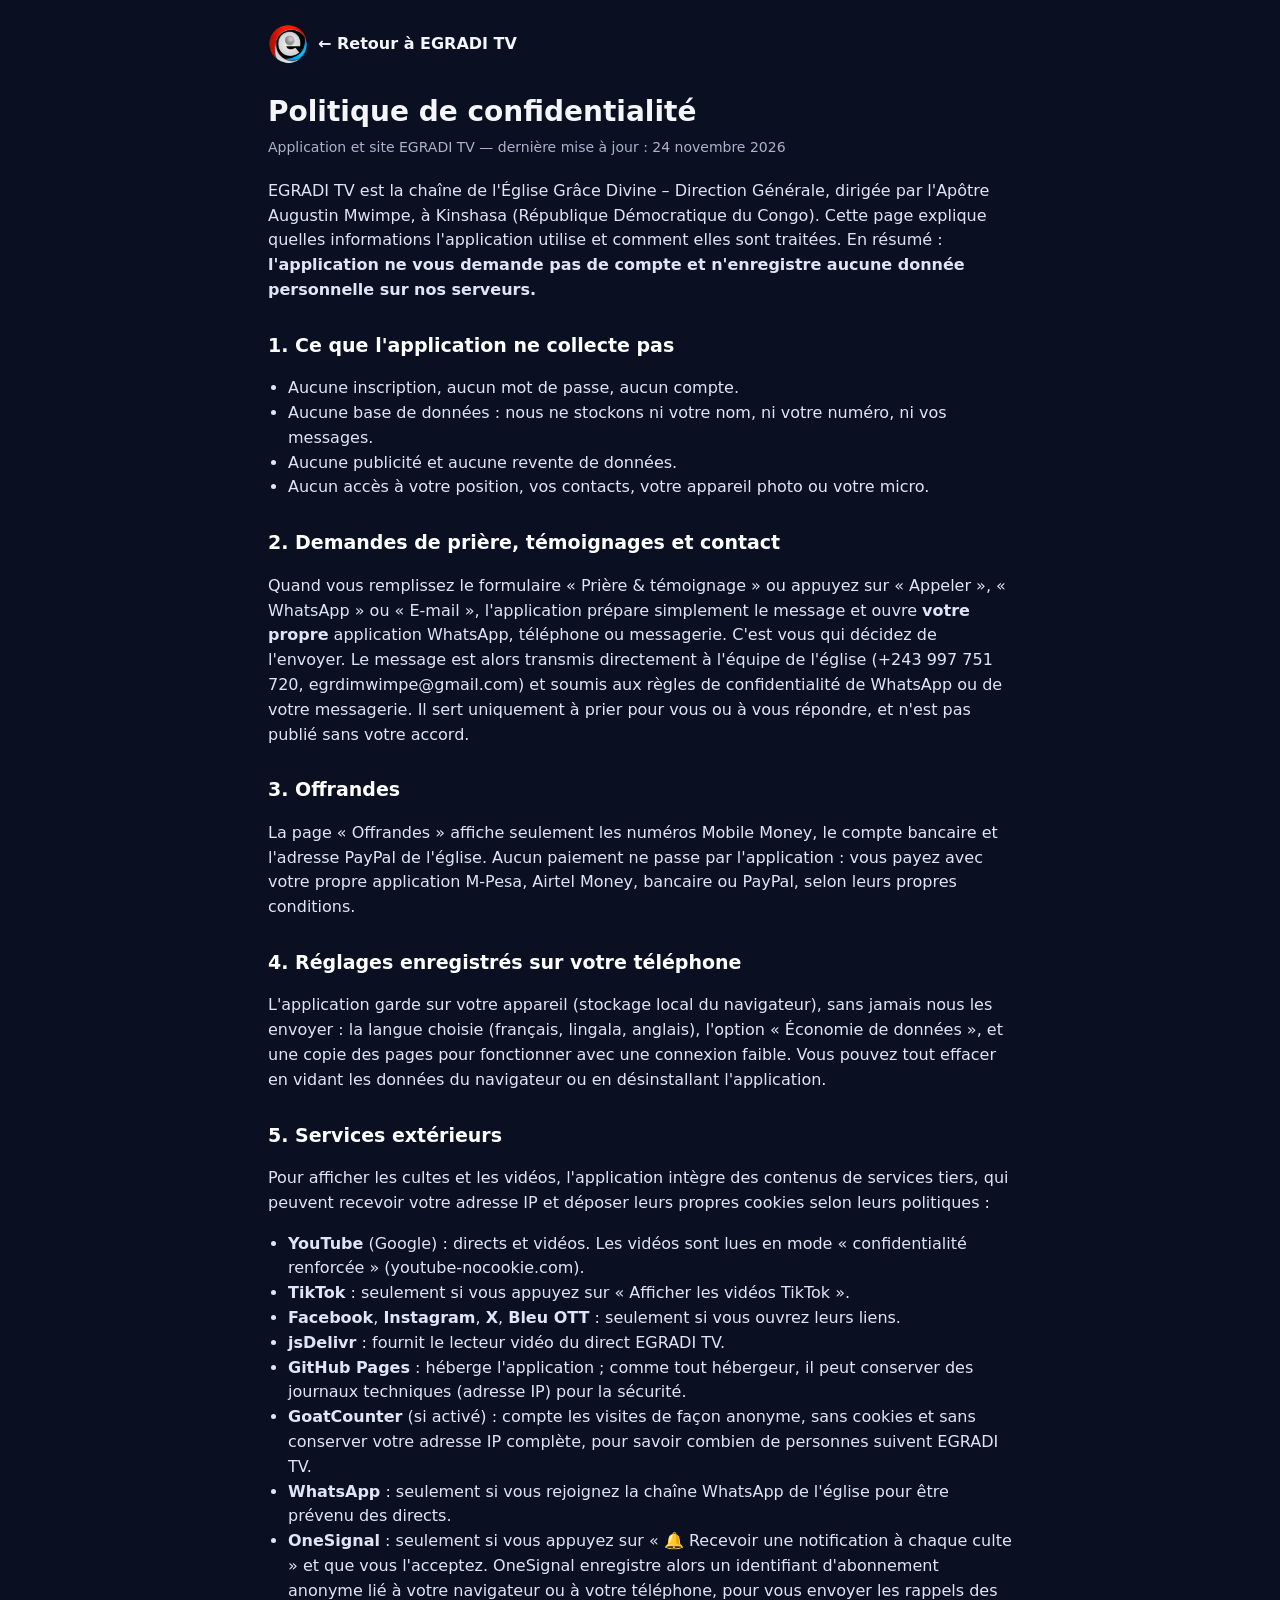
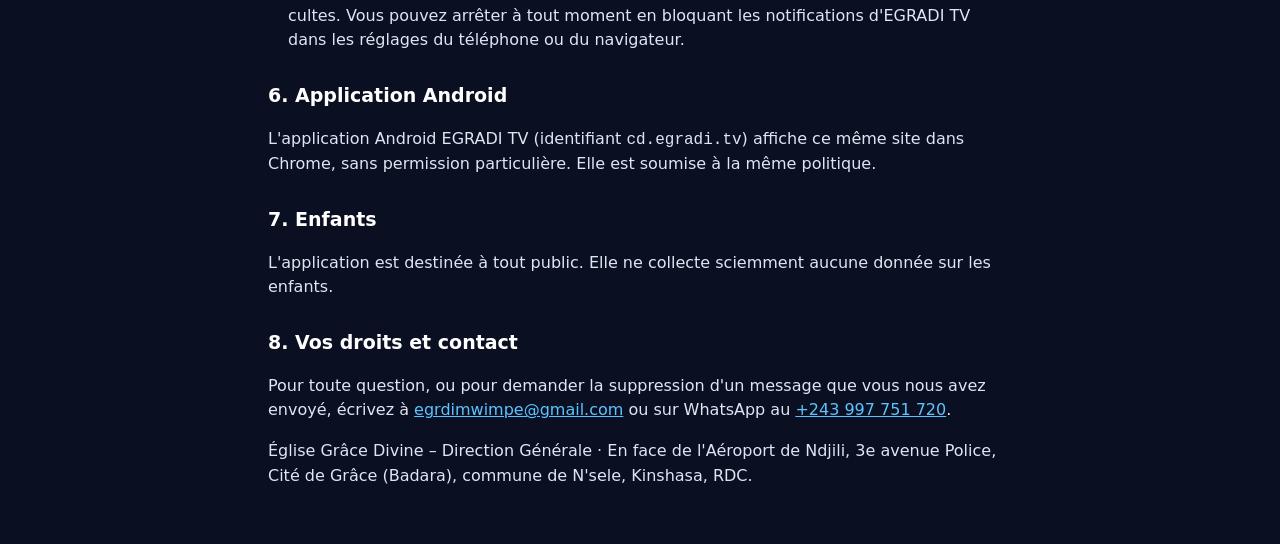
==== commit 6b4d1101: "Bandeau et confidentialite : la rubrique s'appelle Offrandes Co-Authored-By: Claude Opus 5.5 <norepl" ====
--- a/confidentialite.html
+++ b/confidentialite.html
@@ -47,7 +47,7 @@
       Il sert uniquement à prier pour vous ou à vous répondre, et n'est pas publié sans votre accord.</p>
 
     <h2>3. Offrandes</h2>
-    <p>La page « Soutenir l'œuvre » affiche seulement les numéros Mobile Money, le compte bancaire et l'adresse PayPal de l'église.
+    <p>La page « Offrandes » affiche seulement les numéros Mobile Money, le compte bancaire et l'adresse PayPal de l'église.
       Aucun paiement ne passe par l'application : vous payez avec votre propre application M-Pesa, Airtel Money, bancaire ou PayPal,
       selon leurs propres conditions.</p>
 
--- a/styles.css
+++ b/styles.css
@@ -184,7 +184,7 @@
 .flash-culte.en-direct { animation: flash-entree .6s cubic-bezier(.2, .9, .3, 1.3) both, flash-fond 2.5s linear infinite, flash-battement 1.2s ease-in-out infinite; }
 .flash-culte.en-direct .flash-etat { padding: 2px 10px; border-radius: 999px; background: #fff; color: var(--rouge); font-weight: 900; letter-spacing: .5px; }
 .flash-culte.en-direct .flash-etat .point { background: var(--rouge); }
-@keyframes flash-entree { from { opacity: 0; transform: translateY(-14px) scale(.97); } }
+@keyframes flash-entree { from { transform: translateY(-14px) scale(.97); } } /* sans transparence : le flash reste bien rouge dès l'affichage */
 @keyframes flash-fond { to { background-position: -300% 0; } }
 @keyframes flash-reflet { 60%, 100% { transform: translateX(100%); } }
 @keyframes flash-tag { 50% { background: #ffd400; color: #000; } }
@@ -430,6 +430,9 @@
   border-radius: var(--rayon); border: 1px solid rgba(227, 6, 19, .45);
   background: linear-gradient(120deg, rgba(227, 6, 19, .18), var(--carte) 55%, rgba(30, 155, 224, .15));
 }
+.bloc-presentation { margin-top: 22px; }
+.bloc-presentation video { display: block; width: 100%; height: auto; aspect-ratio: 16 / 9; border-radius: var(--rayon); background: #000; box-shadow: var(--ombre); }
+.bloc-presentation .note { margin: 8px 0 0; }
 .appli-texte { flex: 1; min-width: 180px; display: grid; gap: 2px; }
 .appli-texte strong { font-size: 16px; }
 .appli-texte span { font-size: 13px; color: var(--texte-2); }
@@ -494,3 +497,97 @@
 @media (max-width: 380px) {
   .marque-texte { display: none; } /* le logo suffit sur les très petits écrans */
 }
+
+/* ---------- Offrandes : choix du moyen, détail, QR codes ---------- */
+.entete-offrande { display: flex; align-items: center; gap: 14px; }
+.entete-offrande img { width: 64px; height: 64px; object-fit: contain; flex: none; }
+.choix-offrande { display: grid; grid-template-columns: repeat(4, 1fr); gap: 10px; }
+.choix-offrande button {
+  display: grid; justify-items: center; gap: 6px; padding: 10px 8px; border-radius: var(--rayon); cursor: pointer;
+  background: var(--carte); border: 2px solid var(--ligne); color: var(--texte); font: inherit; font-size: 13px; font-weight: 700;
+}
+.logo-boite { display: flex; align-items: center; justify-content: center; overflow: hidden; width: 100%; max-width: 120px; height: 64px; padding: 4px; border-radius: 10px; background: #fff; }
+.logo-boite img { display: block; width: auto; height: auto; max-width: 100%; max-height: 56px; border-radius: 6px; }
+.logo-boite.grand img { max-height: 68px; }
+.logo-boite.grand { width: 130px; height: 76px; flex: none; }
+.choix-offrande button[aria-selected="true"] { border-color: var(--rouge); box-shadow: 0 0 0 3px rgba(227, 6, 19, .25); }
+@media (max-width: 520px) { .choix-offrande { grid-template-columns: repeat(2, 1fr); } }
+.detail-offrande { margin-top: 14px; padding: 16px 18px; border-radius: var(--rayon); background: var(--carte); border: 1px solid var(--ligne); }
+.do-entete { display: flex; align-items: center; gap: 14px; margin-bottom: 12px; }
+.do-entete h3 { margin: 0; font-size: 18px; }
+.do-corps { display: grid; grid-template-columns: 1fr auto; gap: 16px; align-items: start; }
+.do-infos { display: grid; gap: 10px; }
+.do-qr { margin: 0; display: grid; justify-items: center; gap: 6px; max-width: 180px; }
+.do-qr img { width: 160px; height: 160px; padding: 6px; background: #fff; border-radius: 12px; }
+.do-qr figcaption { font-size: 12px; color: var(--texte-2); text-align: center; }
+@media (max-width: 560px) { .do-corps { grid-template-columns: 1fr; } .do-qr { justify-self: center; } }
+.qr-general { display: flex; align-items: center; gap: 14px; margin-top: 14px; padding: 12px 16px; border-radius: var(--rayon); background: var(--carte); border: 1px dashed var(--ligne); }
+.qr-general img { width: 110px; height: 110px; padding: 5px; background: #fff; border-radius: 10px; flex: none; }
+.qr-general p { margin: 0; font-size: 14px; color: var(--texte-2); }
+.bandeau-offrande {
+  display: flex; align-items: center; justify-content: space-between; gap: 12px; flex-wrap: wrap; margin-top: 14px; padding: 14px 16px;
+  border-radius: var(--rayon); text-decoration: none; color: var(--texte);
+  border: 1px solid rgba(227, 6, 19, .45); background: linear-gradient(120deg, rgba(227, 6, 19, .2), var(--carte) 60%);
+}
+.bo-texte { display: grid; gap: 2px; }
+.bo-texte strong { font-size: 17px; }
+.bo-texte small { color: var(--texte-2); }
+.bo-logos { display: flex; gap: 6px; }
+.bo-logos img { width: 44px; height: 44px; padding: 3px; object-fit: contain; border-radius: 8px; background: #fff; }
+
+/* ---------- Ma liste, reprise de lecture, hors connexion ---------- */
+.etoile { position: absolute; bottom: 10px; right: 10px; z-index: 1; width: 28px; height: 28px; display: grid; place-items: center; border-radius: 50%; background: rgba(0,0,0,.7); color: #ffd34d; font-size: 16px; }
+.progression { position: absolute; left: 0; right: 0; bottom: 0; z-index: 1; height: 5px; background: rgba(255,255,255,.25); }
+.progression span { display: block; height: 100%; background: var(--rouge); }
+.fenetre-pied { flex-wrap: wrap; }
+.fenetre-boutons { display: flex; gap: 8px; flex-wrap: wrap; text-transform: none; }
+#ma-liste[aria-pressed="true"] { border-color: #ffd34d; color: #ffd34d; }
+#bloc-continuer { margin-bottom: 8px; }
+.hors-ligne { position: fixed; left: 50%; transform: translateX(-50%); top: calc(env(safe-area-inset-top) + 74px); z-index: 60; width: min(92vw, 560px); padding: 10px 16px; border-radius: 12px; background: #3a2a00; border: 1px solid #ffb300; color: #ffe08a; font-size: 14px; text-align: center; box-shadow: var(--ombre); }
+
+/* ---------- Mode audio : petite vignette vidéo + grands boutons ---------- */
+.lecteur.audio { aspect-ratio: auto; min-height: 220px; display: flex; flex-direction: column; align-items: center; justify-content: center; gap: 10px; padding: 18px 14px; isolation: isolate; }
+.lecteur.audio::before { content: ""; position: absolute; inset: -30px; z-index: -1; background: var(--fond, none) center / cover; filter: blur(22px) brightness(.38); }
+.lecteur.audio iframe, .lecteur.audio video { position: static; inset: auto; width: 160px; height: 90px; flex: none; border-radius: 10px; box-shadow: 0 6px 20px rgba(0,0,0,.5); }
+.audio-commandes { display: grid; justify-items: center; gap: 6px; text-align: center; color: #fff; }
+.audio-commandes[hidden] { display: none; }
+.audio-titre { margin: 0; font-weight: 800; font-size: 15px; letter-spacing: .5px; color: #ffd34d; }
+.audio-nom { margin: 0; font-size: 14px; max-width: 520px; color: #e6ebf7; display: -webkit-box; -webkit-line-clamp: 2; -webkit-box-orient: vertical; overflow: hidden; }
+.audio-note { margin: 0; font-size: 12px; color: #c3cbe0; font-variant-numeric: tabular-nums; }
+.audio-boutons { display: flex; align-items: center; gap: 14px; margin-top: 2px; }
+.audio-boutons button { width: 52px; height: 52px; border-radius: 50%; border: 1px solid rgba(255,255,255,.3); background: rgba(255,255,255,.1); color: #fff; font: inherit; font-size: 14px; font-weight: 700; cursor: pointer; }
+.audio-boutons .audio-play { width: 66px; height: 66px; font-size: 26px; background: var(--rouge); border-color: var(--rouge); }
+#bouton-audio[aria-pressed="true"] { border-color: #ffd34d; color: #ffd34d; }
+
+/* ---------- Logo de l'église (page Église) ---------- */
+.bloc-eglise::after { content: ""; display: block; clear: both; }
+.logo-eglise { float: right; width: 170px; height: auto; margin: 0 0 12px 18px; padding: 8px; border-radius: 18px; background: #fff; box-shadow: var(--ombre); }
+@media (max-width: 560px) { .logo-eglise { float: none; display: block; margin: 0 auto 14px; width: 160px; } }
+
+/* ---------- Bas de page : logo EGRADI TV + logo de l'église ---------- */
+.pied-logos { display: flex; justify-content: center; align-items: center; gap: 16px; }
+.pied-eglise { width: 64px; height: 70px; object-fit: contain; padding: 4px; border-radius: 12px; background: #fff; }
+
+/* ---------- Bouton « Regarder sur Bleu OTT » ---------- */
+.bouton.bleu-ott { background: #0d47a1; border-color: #1e88e5; color: #fff; }
+.bouton.bleu-ott:hover { background: #1565c0; }
+
+/* ---------- iPhone : guide d'installation ---------- */
+.guide-iphone { width: min(92vw, 440px); padding: 22px 20px 18px; border: 1px solid var(--ligne); border-radius: 22px; background: var(--fond-2, #0f1830); color: var(--texte); text-align: center; }
+.guide-iphone::backdrop { background: rgba(0, 0, 0, .7); }
+.guide-iphone .fermer { position: absolute; top: 10px; right: 10px; }
+.guide-icone { border-radius: 16px; box-shadow: var(--ombre); }
+.guide-iphone h3 { margin: 10px 0 12px; font-size: 19px; }
+.guide-etapes { list-style: none; margin: 0 0 12px; padding: 0; display: grid; gap: 10px; text-align: left; }
+.guide-etapes li { display: flex; gap: 12px; align-items: flex-start; padding: 12px 14px; border-radius: 14px; background: var(--carte); border: 1px solid var(--ligne); font-size: 15px; line-height: 1.4; }
+.guide-etapes small { display: block; color: var(--texte-2); font-size: 12.5px; }
+.guide-num { flex: none; width: 28px; height: 28px; display: grid; place-items: center; border-radius: 50%; background: var(--rouge); color: #fff; font-weight: 800; font-size: 14px; }
+.guide-picto { width: 22px; height: 22px; vertical-align: -5px; margin-left: 4px; }
+.guide-alerte { margin: 0 0 12px; padding: 10px 12px; border-radius: 12px; background: #3a2a00; border: 1px solid #ffb300; color: #ffe08a; font-size: 14px; display: grid; gap: 8px; justify-items: center; }
+.guide-alerte[hidden] { display: none; }
+.guide-telecharger { display: inline-flex; margin: 0 0 4px; }
+.guide-qr { width: 220px; height: 220px; padding: 10px; margin: 6px auto 10px; display: block; background: #fff; border-radius: 16px; }
+.guide-qr-bloc { margin: 0 0 12px; }
+.guide-qr-bloc[hidden] { display: none; }
+.guide-qr-bloc p { margin: 0; font-size: 14px; color: var(--texte-2); }
+#eglise-apk { gap: 10px; flex-wrap: wrap; }
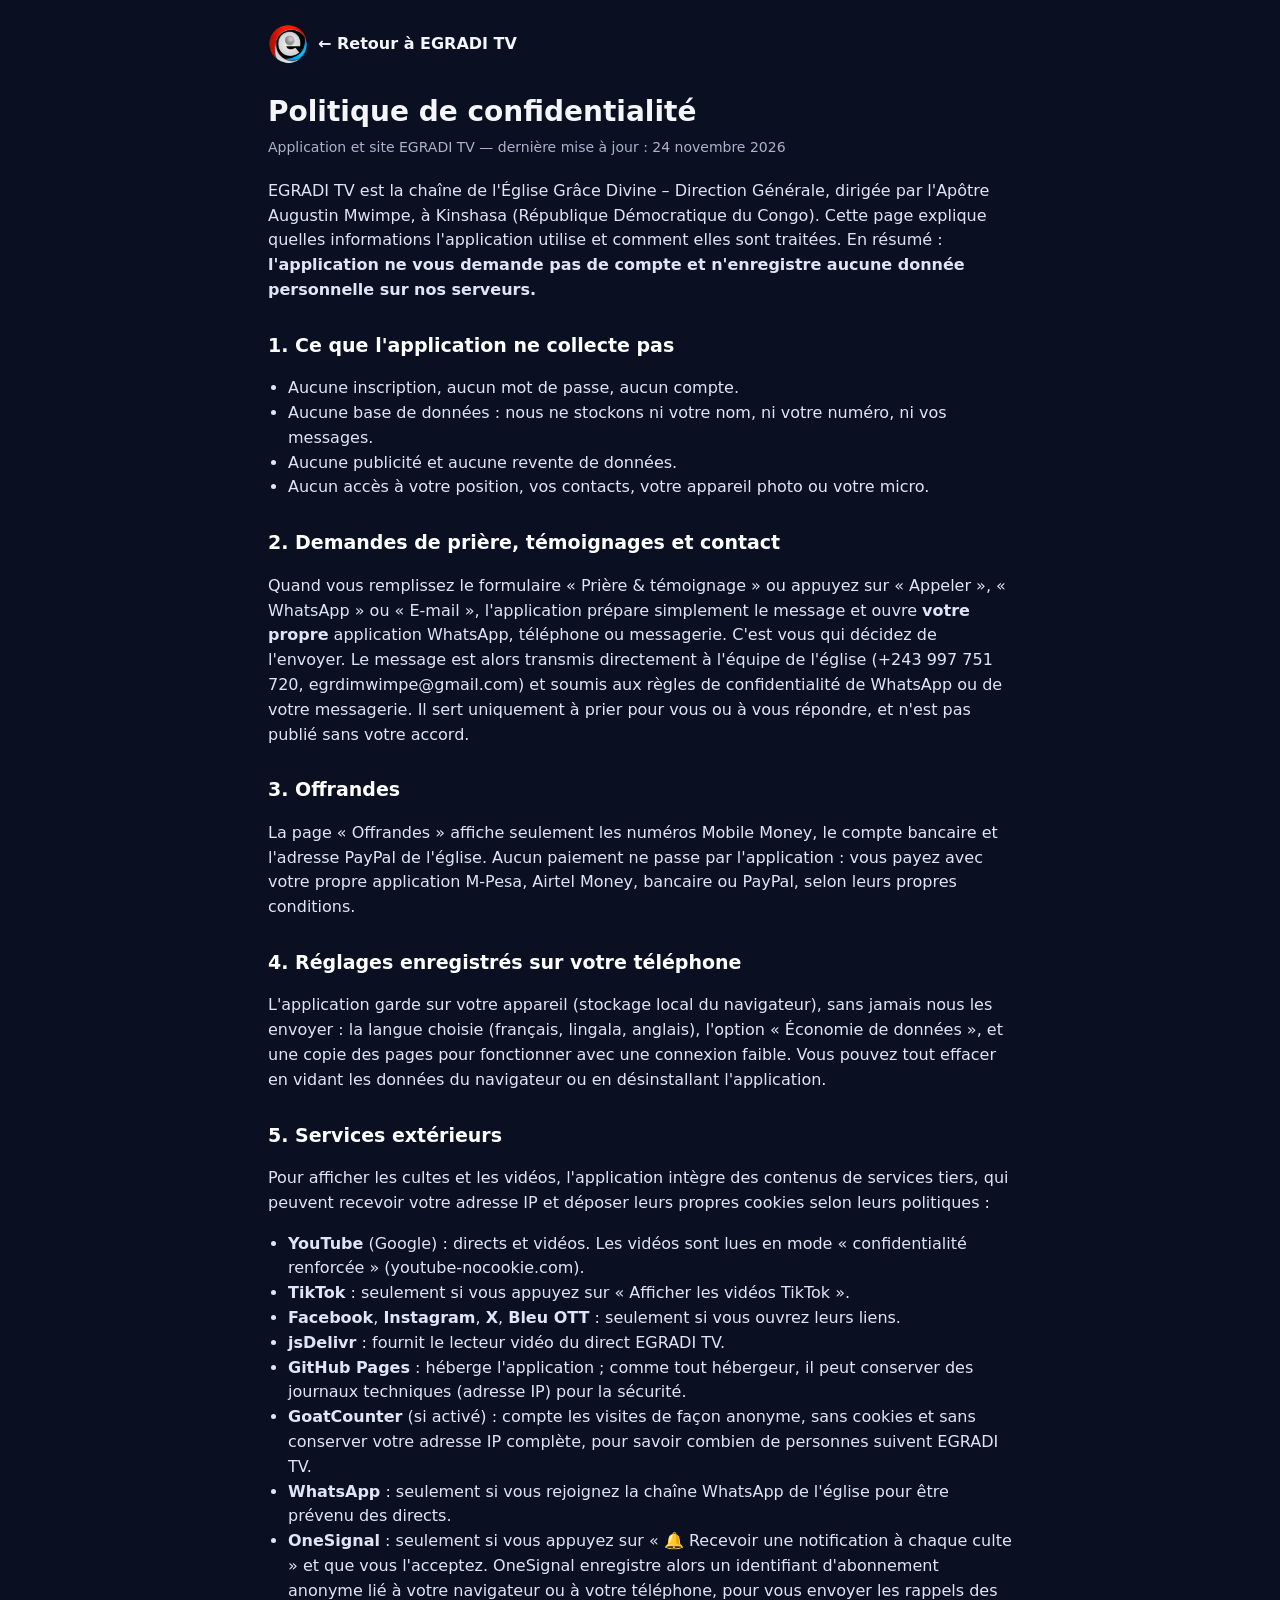
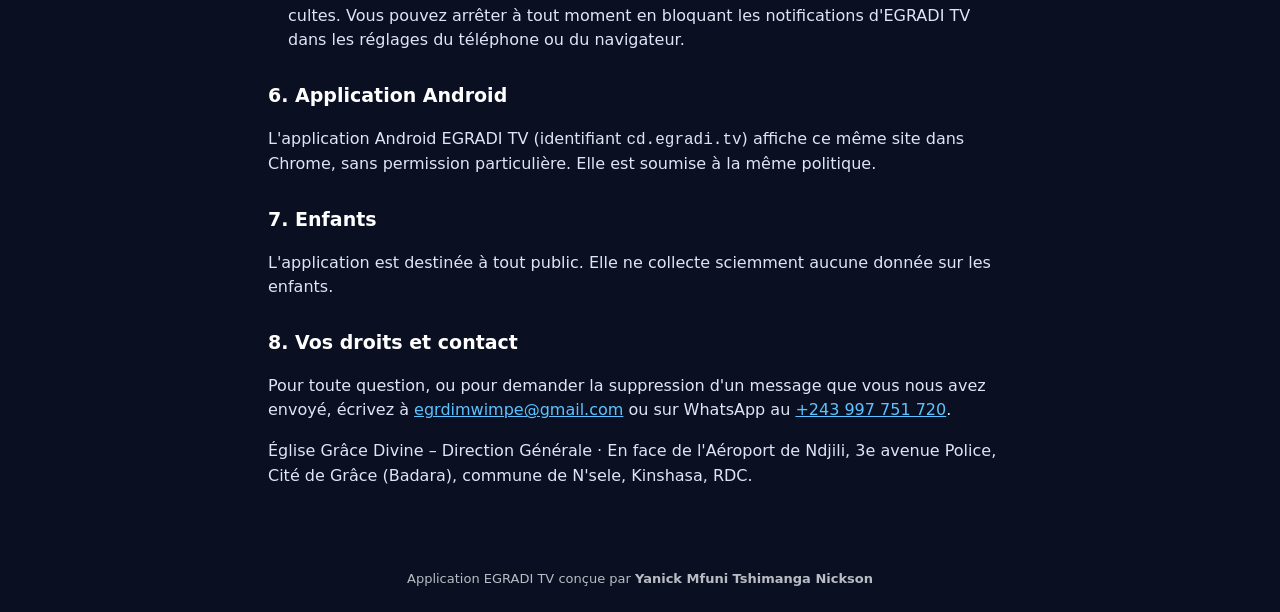
==== commit 5120fbfe: "Chat du direct, partager un moment, taille du texte, evenements (compte a rebours, agenda), la Bible" ====
--- a/confidentialite.html
+++ b/confidentialite.html
@@ -85,5 +85,6 @@
     <p>Église Grâce Divine – Direction Générale · En face de l'Aéroport de Ndjili, 3e avenue Police, Cité de Grâce (Badara),
       commune de N'sele, Kinshasa, RDC.</p>
   </main>
+  <p style="text-align:center;font-size:13px;opacity:.75;margin:24px 0">Application EGRADI TV conçue par <strong>Yanick Mfuni Tshimanga Nickson</strong></p>
 </body>
 </html>
--- a/styles.css
+++ b/styles.css
@@ -591,3 +591,42 @@
 .guide-qr-bloc[hidden] { display: none; }
 .guide-qr-bloc p { margin: 0; font-size: 14px; color: var(--texte-2); }
 #eglise-apk { gap: 10px; flex-wrap: wrap; }
+.programmes .lieu { display: block; font-size: 13px; color: #ffd34d; margin-top: 2px; }
+#bloc-receptions { margin-top: 6px; }
+#numero-2 a { color: inherit; font-weight: 700; }
+
+/* ---------- Taille du texte ---------- */
+.texte-taille { font-weight: 800; font-size: 15px; letter-spacing: -1px; }
+.texte-taille small { font-size: 11px; }
+
+/* ---------- Chat du direct ---------- */
+.bloc-chat { margin-top: 10px; }
+.bloc-chat[hidden] { display: none; }
+.zone-chat { margin-top: 10px; height: 520px; border-radius: var(--rayon); overflow: hidden; background: #fff; border: 1px solid var(--ligne); }
+.zone-chat[hidden] { display: none; }
+.zone-chat iframe { width: 100%; height: 100%; border: 0; display: block; }
+
+/* ---------- La Bible en 260 jours ---------- */
+.bloc-lecture { margin-top: 14px; padding: 16px 18px; border-radius: var(--rayon); background: linear-gradient(120deg, rgba(30,155,224,.16), var(--carte) 60%); border: 1px solid rgba(30,155,224,.4); }
+.lecture-entete { display: flex; justify-content: space-between; align-items: center; gap: 10px; }
+.lecture-entete .sur-titre { margin: 0; }
+.lecture-serie { font-size: 13px; font-weight: 700; color: #ffb74d; white-space: nowrap; }
+.lecture-sous { margin: 2px 0 8px; font-size: 13px; color: var(--texte-2); }
+.lecture-chapitre { margin: 0 0 10px; font-size: 20px; font-weight: 800; }
+.lecture-barre { height: 8px; border-radius: 999px; background: rgba(255,255,255,.12); overflow: hidden; }
+.lecture-barre span { display: block; height: 100%; width: 0; background: linear-gradient(90deg, var(--bleu), #6cc6ff); border-radius: 999px; transition: width .4s; }
+.bloc-lecture .note { margin: 6px 0 0; }
+.bloc-lecture .actions { margin-top: 10px; }
+
+/* ---------- Événements ---------- */
+.ev-quand { display: inline-block; margin-bottom: 2px; padding: 2px 8px; border-radius: 999px; background: rgba(227,6,19,.2); color: #ff8a8a; font-size: 12px; font-weight: 800; }
+.evenement .bouton { margin-top: 8px; }
+.evenement img { cursor: zoom-in; }
+.prochain-evenement { display: grid; gap: 2px; margin-top: 14px; padding: 14px 16px; border-radius: var(--rayon); text-decoration: none; color: var(--texte); background: var(--carte); border: 1px solid var(--ligne); border-left: 4px solid #ffb74d; }
+.prochain-evenement[hidden] { display: none; }
+.prochain-evenement strong { font-size: 17px; }
+.prochain-evenement span:last-child { color: var(--texte-2); font-size: 14px; }
+
+/* ---------- Concepteur de l'application ---------- */
+.concepteur { margin: 10px 0 0; font-size: 12.5px; color: var(--texte-2); }
+.concepteur strong { color: var(--texte); }
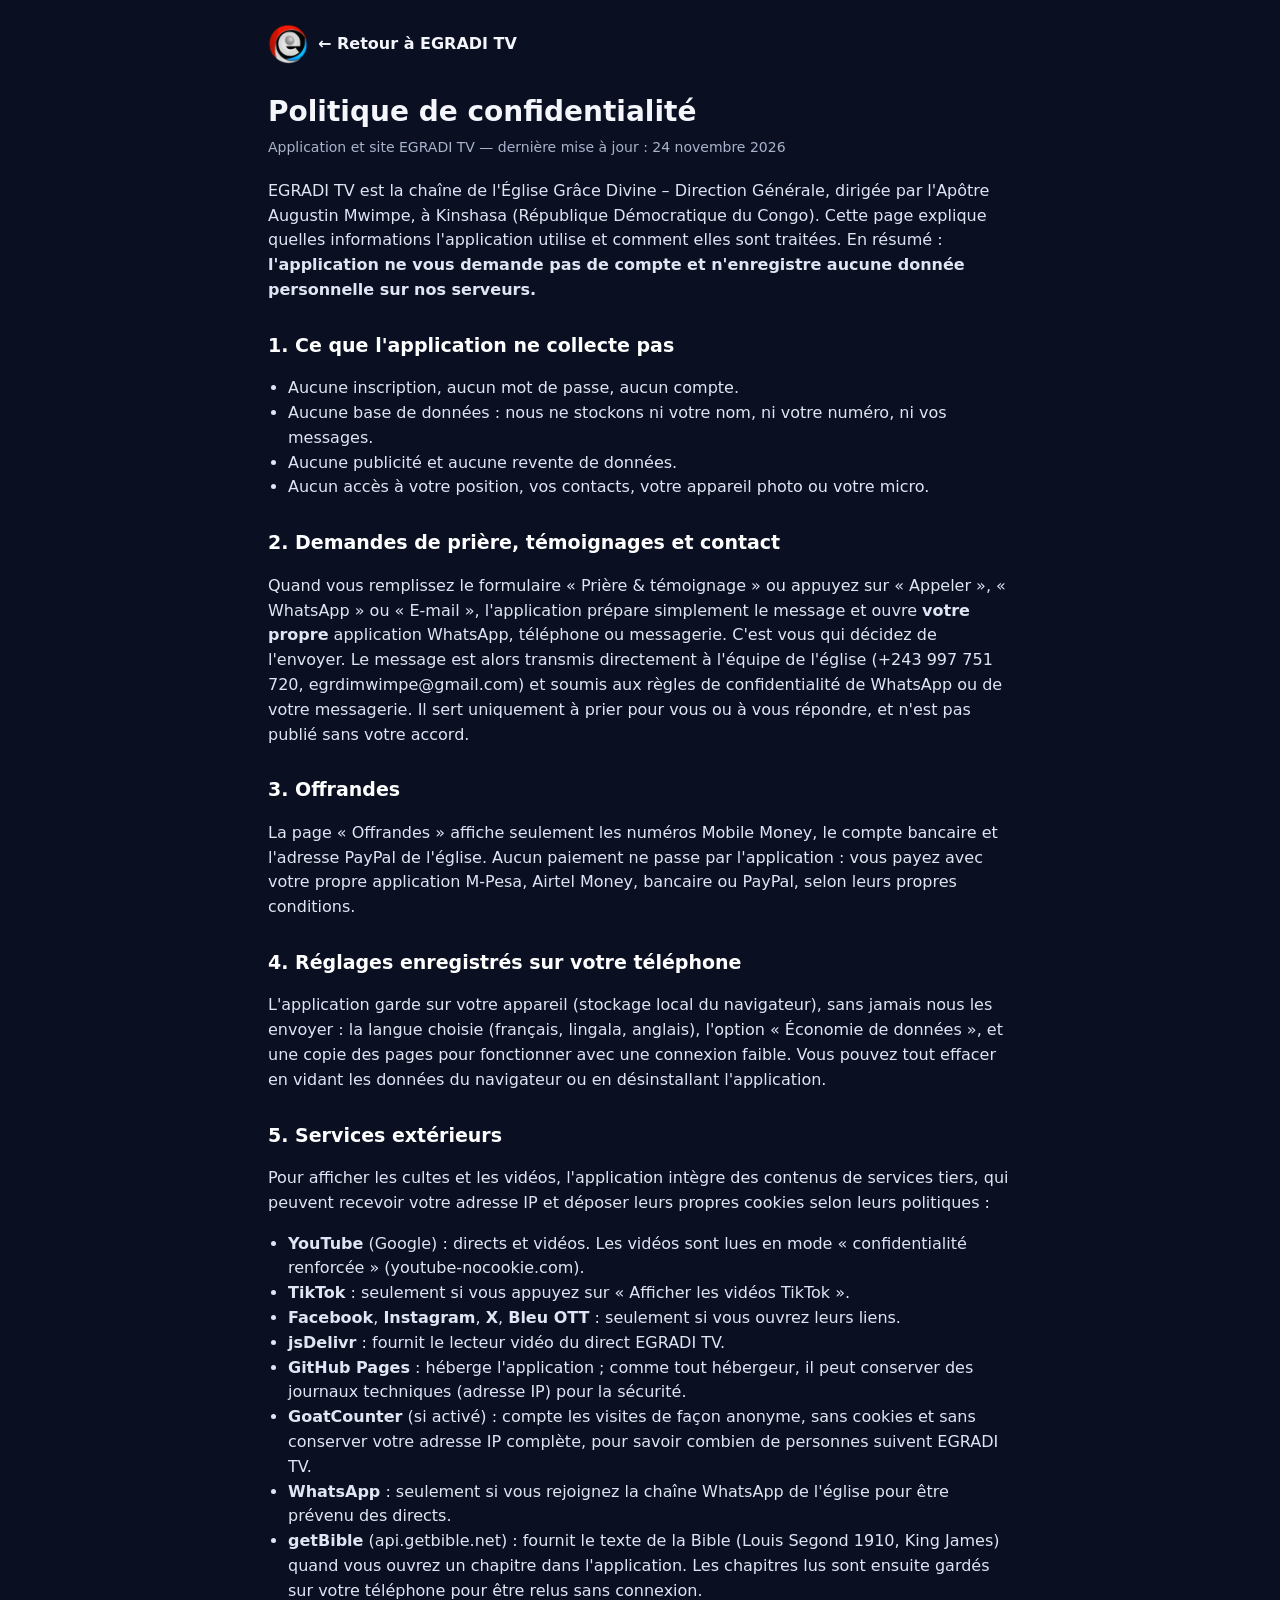
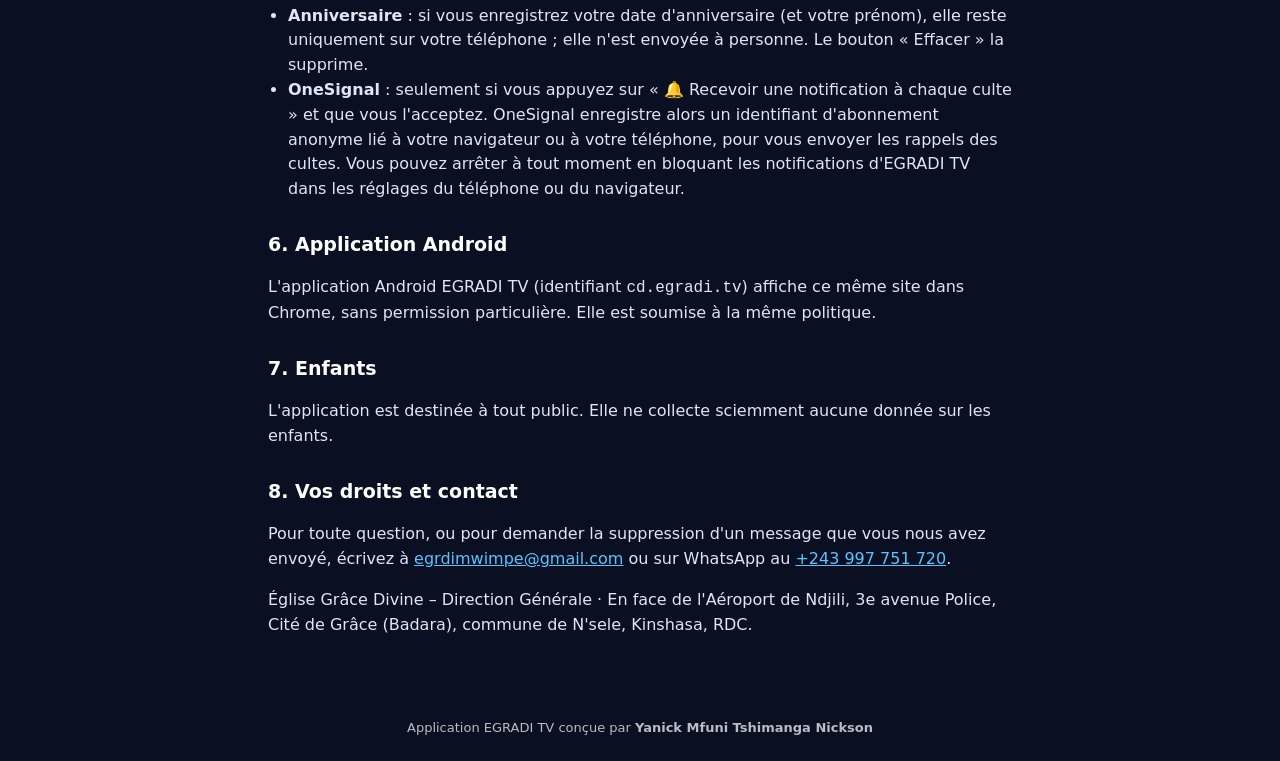
==== commit 44f7aecf: "Nouveautés : Bible intégrée, « J'ai envoyé mon offrande », « Je viendrai », anniversaire, thème clai" ====
--- a/confidentialite.html
+++ b/confidentialite.html
@@ -68,6 +68,8 @@
       <li><strong>GitHub Pages</strong> : héberge l'application ; comme tout hébergeur, il peut conserver des journaux techniques (adresse IP) pour la sécurité.</li>
       <li><strong>GoatCounter</strong> (si activé) : compte les visites de façon anonyme, sans cookies et sans conserver votre adresse IP complète, pour savoir combien de personnes suivent EGRADI TV.</li>
       <li><strong>WhatsApp</strong> : seulement si vous rejoignez la chaîne WhatsApp de l'église pour être prévenu des directs.</li>
+      <li><strong>getBible</strong> (api.getbible.net) : fournit le texte de la Bible (Louis Segond 1910, King James) quand vous ouvrez un chapitre dans l'application. Les chapitres lus sont ensuite gardés sur votre téléphone pour être relus sans connexion.</li>
+      <li><strong>Anniversaire</strong> : si vous enregistrez votre date d'anniversaire (et votre prénom), elle reste uniquement sur votre téléphone ; elle n'est envoyée à personne. Le bouton « Effacer » la supprime.</li>
       <li><strong>OneSignal</strong> : seulement si vous appuyez sur « 🔔 Recevoir une notification à chaque culte » et que vous l'acceptez. OneSignal enregistre alors un identifiant d'abonnement anonyme lié à votre navigateur ou à votre téléphone, pour vous envoyer les rappels des cultes. Vous pouvez arrêter à tout moment en bloquant les notifications d'EGRADI TV dans les réglages du téléphone ou du navigateur.</li>
     </ul>
 
--- a/styles.css
+++ b/styles.css
@@ -91,7 +91,7 @@
 
 /* ---------- Mise en page ---------- */
 main { max-width: 1180px; margin: 0 auto; padding: 0 16px 24px; }
-.vue { display: none; padding-top: 18px; animation: apparait .3s ease; }
+.vue { display: none; padding-top: 18px; animation: apparait .3s ease; scroll-margin-top: 100vh; /* ouverture sur #direct, #videos… : la page reste en haut, titre visible */ }
 .vue.active { display: block; }
 @keyframes apparait { from { opacity: 0; transform: translateY(6px); } }
 
@@ -245,6 +245,7 @@
 .etiquette { position: absolute; top: 10px; left: 10px; z-index: 1; padding: 3px 8px; border-radius: 6px; font-size: 11px; font-weight: 800; letter-spacing: .5px; background: rgba(0,0,0,.7); color: #fff; }
 .etiquette.direct { background: var(--rouge); }
 .etiquette.nouveau { left: auto; right: 10px; background: var(--bleu); }
+.etiquette.partie { top: auto; bottom: 10px; left: 10px; background: rgba(5, 8, 15, .85); border: 1px solid rgba(255,255,255,.35); text-transform: uppercase; }
 .video-infos { padding: 12px 14px 14px; }
 .video-titre { margin: 0; font-size: 14.5px; font-weight: 600; line-height: 1.4; display: -webkit-box; -webkit-line-clamp: 2; -webkit-box-orient: vertical; overflow: hidden; }
 .video-date { margin: 6px 0 0; font-size: 12.5px; color: var(--texte-2); text-transform: capitalize; }
@@ -264,6 +265,19 @@
 .lecteur iframe, .lecteur video { position: absolute; inset: 0; width: 100%; height: 100%; border: 0; background: #000; }
 .message-direct { position: absolute; inset: 0; display: grid; place-items: center; padding: 20px; text-align: center; color: var(--texte-2); }
 #sources-direct:empty { display: none; }
+/* Pas de direct : la carte couvre le lecteur YouTube (qui charge en dessous pour détecter le début du direct) */
+.lecteur.sans-direct iframe { visibility: hidden; }
+.hors-direct { position: absolute; inset: 0; z-index: 2; display: flex; flex-direction: column; justify-content: center; align-items: center; gap: 2px; padding: 14px; text-align: center;
+  background: radial-gradient(circle at 50% 0%, rgba(225, 29, 46, .28), transparent 60%), linear-gradient(160deg, #101a3a, #070b18); overflow: auto; }
+.hors-direct h3 { margin: 2px 0; font-size: clamp(16px, 4.6vw, 22px); line-height: 1.2; }
+.hors-direct .sur-titre { margin: 6px 0 0; }
+.hd-etat { margin: 0; font-size: 12px; font-weight: 700; letter-spacing: .06em; text-transform: uppercase; color: var(--texte-2); display: flex; align-items: center; gap: 6px; }
+.hd-etat .point { background: #8892a8; animation: none; }
+.hd-quand { margin: 0; color: var(--texte-2); font-size: 13px; }
+.hd-compte { margin: 2px 0 8px; font-size: 14px; }
+.hd-actions { display: flex; flex-wrap: wrap; gap: 8px; justify-content: center; }
+.hd-actions .bouton { padding: 8px 14px; font-size: 13px; }
+@media (max-width: 380px) { .hors-direct .sur-titre { display: none; } }
 
 /* ---------- Programme ---------- */
 .programmes { list-style: none; padding: 0; margin: 0; display: grid; gap: 10px; }
@@ -457,6 +471,7 @@
 .verset-jour blockquote { margin: 8px 0 12px; font: italic 17px/1.6 Georgia, "Times New Roman", serif; color: #f1f3fa; }
 .verset-pied { display: flex; align-items: center; justify-content: space-between; gap: 10px; }
 .verset-pied cite { font-style: normal; font-weight: 700; color: var(--rouge-2); }
+.verset-pied { flex-wrap: wrap; } .verset-pied #verset-image { margin-left: auto; }
 
 /* ---------- Nos pasteurs ---------- */
 .pasteurs { display: grid; gap: 12px; grid-template-columns: repeat(auto-fill, minmax(300px, 1fr)); }
@@ -471,6 +486,7 @@
 .galerie { display: grid; gap: 8px; grid-template-columns: repeat(auto-fill, minmax(150px, 1fr)); }
 .galerie-item { padding: 0; border: 0; border-radius: 12px; overflow: hidden; aspect-ratio: 4 / 3; cursor: zoom-in; background: var(--carte); }
 .galerie-item img { width: 100%; height: 100%; object-fit: cover; display: block; transition: transform .3s; }
+.galerie-item:first-child { grid-column: 1 / -1; aspect-ratio: 3 / 2; } /* la première photo en grand */
 .galerie-item:hover img { transform: scale(1.06); }
 .visionneuse { width: min(1000px, 96vw); padding: 12px; border: 1px solid var(--ligne); border-radius: var(--rayon); background: var(--fond-2); color: var(--texte); text-align: center; }
 .visionneuse::backdrop { background: rgba(3, 6, 15, .92); }
@@ -630,3 +646,84 @@
 /* ---------- Concepteur de l'application ---------- */
 .concepteur { margin: 10px 0 0; font-size: 12.5px; color: var(--texte-2); }
 .concepteur strong { color: var(--texte); }
+
+/* ---------- Témoignages publiés (tableau Google) ---------- */
+.liste-temoignages { display: grid; gap: 12px; }
+.temoignage { margin: 0; padding: 16px 18px; border-radius: var(--rayon); background: var(--carte); border: 1px solid var(--ligne); border-left: 4px solid var(--rouge-2, #ff5a67); }
+.temoignage blockquote { margin: 0 0 10px; font-size: 15px; line-height: 1.55; white-space: pre-line; }
+.temoignage figcaption { font-weight: 700; font-size: 14px; color: var(--texte-2); }
+.temoignage figcaption span { font-weight: 400; opacity: .8; margin-left: 6px; }
+
+/* ---------- Bible intégrée ---------- */
+.fenetre-bible { width: min(96vw, 720px); height: min(88vh, 900px); padding: 0; border: 1px solid var(--ligne); border-radius: 20px; background: var(--fond-2); color: var(--texte); display: none; flex-direction: column; overflow: hidden; }
+.fenetre-bible[open] { display: flex; }
+.fenetre-bible::backdrop { background: rgba(0, 0, 0, .7); }
+.bible-entete { display: flex; gap: 8px; align-items: center; padding: 12px; border-bottom: 1px solid var(--ligne); }
+.bible-entete select { min-width: 0; padding: 9px 10px; border-radius: 10px; border: 1px solid var(--ligne); background: var(--carte); color: var(--texte); font: inherit; font-size: 15px; }
+.bible-entete select:first-child { flex: 1; }
+.bible-texte { flex: 1; overflow-y: auto; padding: 6px 18px 18px; font: 17px/1.7 Georgia, "Times New Roman", serif; }
+.bible-texte h3 { font-family: inherit; margin: 10px 0 8px; color: var(--rouge-2); }
+.bible-texte p { margin: 0 0 6px; padding: 2px 6px; border-radius: 6px; }
+.bible-texte p.choisi { background: rgba(255, 211, 77, .18); box-shadow: inset 3px 0 0 #ffd34d; }
+.bible-texte sup { font: 700 11px system-ui, sans-serif; color: var(--bleu-2); margin-right: 2px; }
+.bible-pied { display: flex; align-items: center; justify-content: space-between; gap: 8px; padding: 10px 12px; border-top: 1px solid var(--ligne); }
+.bible-pied .bouton:disabled { opacity: .35; }
+.bible-version { font-size: 12px; color: var(--texte-2); text-align: center; }
+.bible-lu { margin: 0 12px 12px; }
+.ref-biblique { cursor: pointer; text-decoration: underline dotted; text-underline-offset: 3px; }
+.ref-biblique::after { content: " 📖"; font-size: .85em; }
+.verset cite { font-style: normal; font-weight: 700; color: var(--rouge-2); }
+
+/* ---------- Offrande envoyée ---------- */
+.offrande-envoyee { margin-top: 16px; max-width: none; }
+.offrande-envoyee h3 { margin: 0; }
+.offrande-envoyee .note { margin: 0; }
+
+/* ---------- Événements : boutons ---------- */
+.ev-actions { display: flex; flex-wrap: wrap; gap: 8px; margin-top: 8px; }
+
+/* ---------- Anniversaire ---------- */
+.lien-anniv { display: block; margin: 4px auto 14px; padding: 6px 10px; border: 0; background: none; color: var(--texte-2); font-size: 14px; text-decoration: underline; text-underline-offset: 3px; cursor: pointer; }
+.carte-anniv { margin: 0 0 16px; padding: 18px; border-radius: var(--rayon); text-align: center; color: #fff;
+  background: radial-gradient(circle at 20% 0%, rgba(255, 211, 77, .35), transparent 55%), linear-gradient(135deg, #b0127a, #e30613 55%, #ff8a00); box-shadow: var(--ombre); }
+.carte-anniv .anniv-titre { margin: 0 0 8px; font-size: 22px; font-weight: 900; }
+.carte-anniv blockquote { margin: 0 0 6px; font: italic 16px/1.55 Georgia, serif; }
+.carte-anniv cite { font-style: normal; font-weight: 700; }
+.carte-anniv .actions { justify-content: center; margin-top: 12px; }
+.carte-anniv .bouton:not(.principal) { background: rgba(255, 255, 255, .18); border-color: rgba(255, 255, 255, .4); color: #fff; }
+.carte-anniv .bouton.principal { background: #fff; color: #b0127a; border-color: #fff; }
+.dlg-anniv .formulaire { text-align: left; margin-top: 10px; }
+.anniv-date { display: grid; grid-template-columns: 1fr 2fr; gap: 10px; }
+
+/* ---------- Lieux de culte ---------- */
+.lieu-nom { margin: 0 0 4px; font-size: 17px; }
+.lieu-quand { margin: 0 0 8px; font-size: 14px; font-weight: 600; color: #ffd34d; }
+.bloc.lieu { margin-top: 12px; }
+
+/* ---------- Bouton du thème ---------- */
+.bouton-theme { font-size: 17px; line-height: 1; }
+
+/* ---------- Thème clair (choisi avec le bouton ☀️) ---------- */
+:root[data-theme="clair"] {
+  --fond: #f2f4f9; --fond-2: #ffffff; --carte: #ffffff; --carte-2: #e9eef7;
+  --ligne: rgba(10, 16, 34, .12); --texte: #121a33; --texte-2: #4b5674;
+  --bleu-2: #0b6aa8; --rouge-2: #d0021b; --ombre: 0 8px 24px rgba(10, 16, 34, .10);
+  color-scheme: light;
+}
+[data-theme="clair"] .entete, [data-theme="clair"] .barre-nav { background: rgba(255, 255, 255, .97); }
+[data-theme="clair"] .marque-texte strong, [data-theme="clair"] .barre-nav a.active { color: var(--texte); }
+[data-theme="clair"] .fermer { background: rgba(10, 16, 34, .08); color: var(--texte); }
+[data-theme="clair"] .filtres button[aria-selected="true"] { background: var(--texte); border-color: var(--texte); color: #fff; }
+[data-theme="clair"] .verset, [data-theme="clair"] .verset-jour blockquote { color: var(--texte); }
+[data-theme="clair"] .verset-jour::before { color: rgba(10, 16, 34, .06); }
+[data-theme="clair"] .programmes .lieu, [data-theme="clair"] .lieu-quand { color: #9a6a00; }
+[data-theme="clair"] .bouton:not(.principal):not(.whatsapp):not(.bleu-ott) { color: var(--texte); }
+[data-theme="clair"] .bandeau { border-bottom: 1px solid var(--ligne); }
+[data-theme="clair"] .demarrage { background: radial-gradient(circle at 50% 40%, #ffffff, var(--fond) 70%); }
+[data-theme="clair"] .bouton { border-color: rgba(10, 16, 34, .18); background: rgba(10, 16, 34, .04); }
+[data-theme="clair"] .bouton.principal { background: var(--rouge); border-color: var(--rouge); }
+[data-theme="clair"] .bouton.whatsapp { background: #25d366; border-color: #25d366; }
+[data-theme="clair"] .bouton.bleu-ott { background: #0d47a1; border-color: #1e88e5; }
+[data-theme="clair"] .verset-jour { background: linear-gradient(135deg, #e7ecfb, var(--carte)); }
+[data-theme="clair"] .icone-bouton, [data-theme="clair"] .langue { background: #eef1f8; border-color: rgba(10, 16, 34, .14); color: var(--texte); }
+.ref-biblique { white-space: nowrap; }
